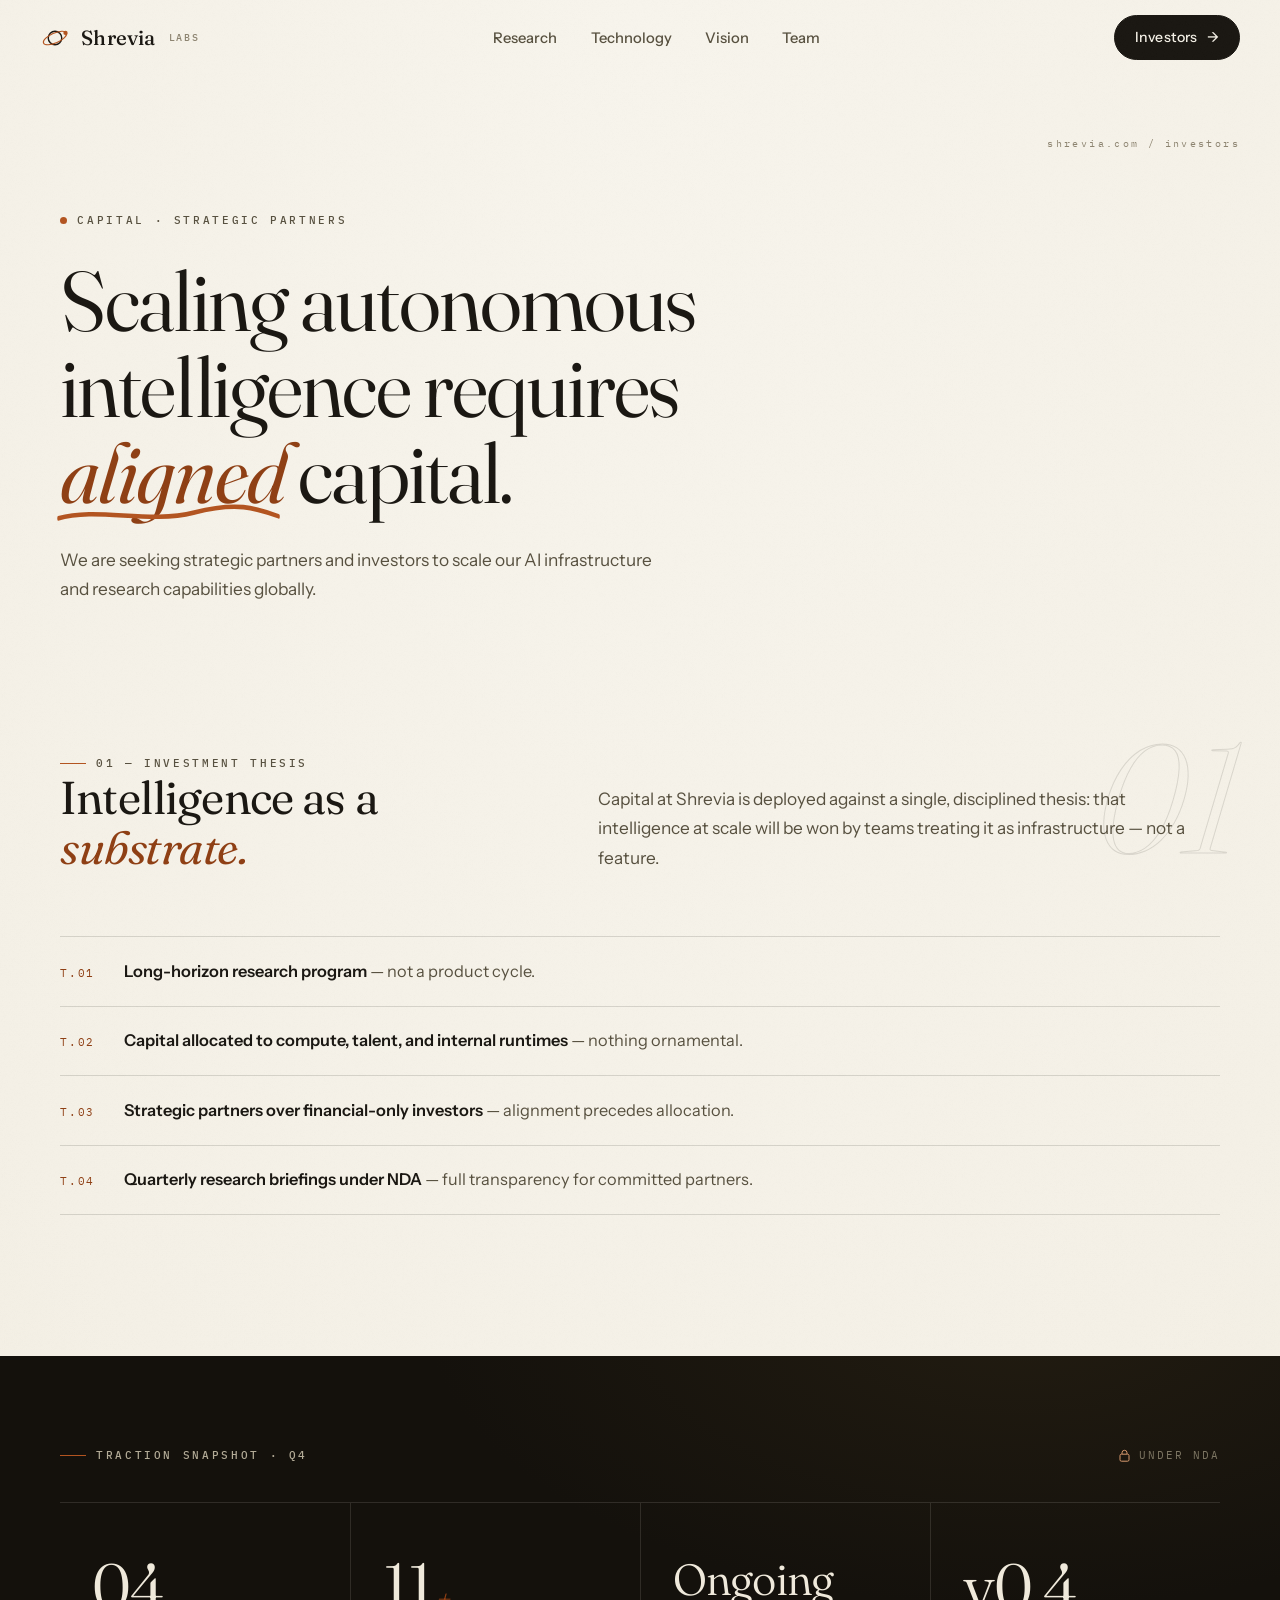
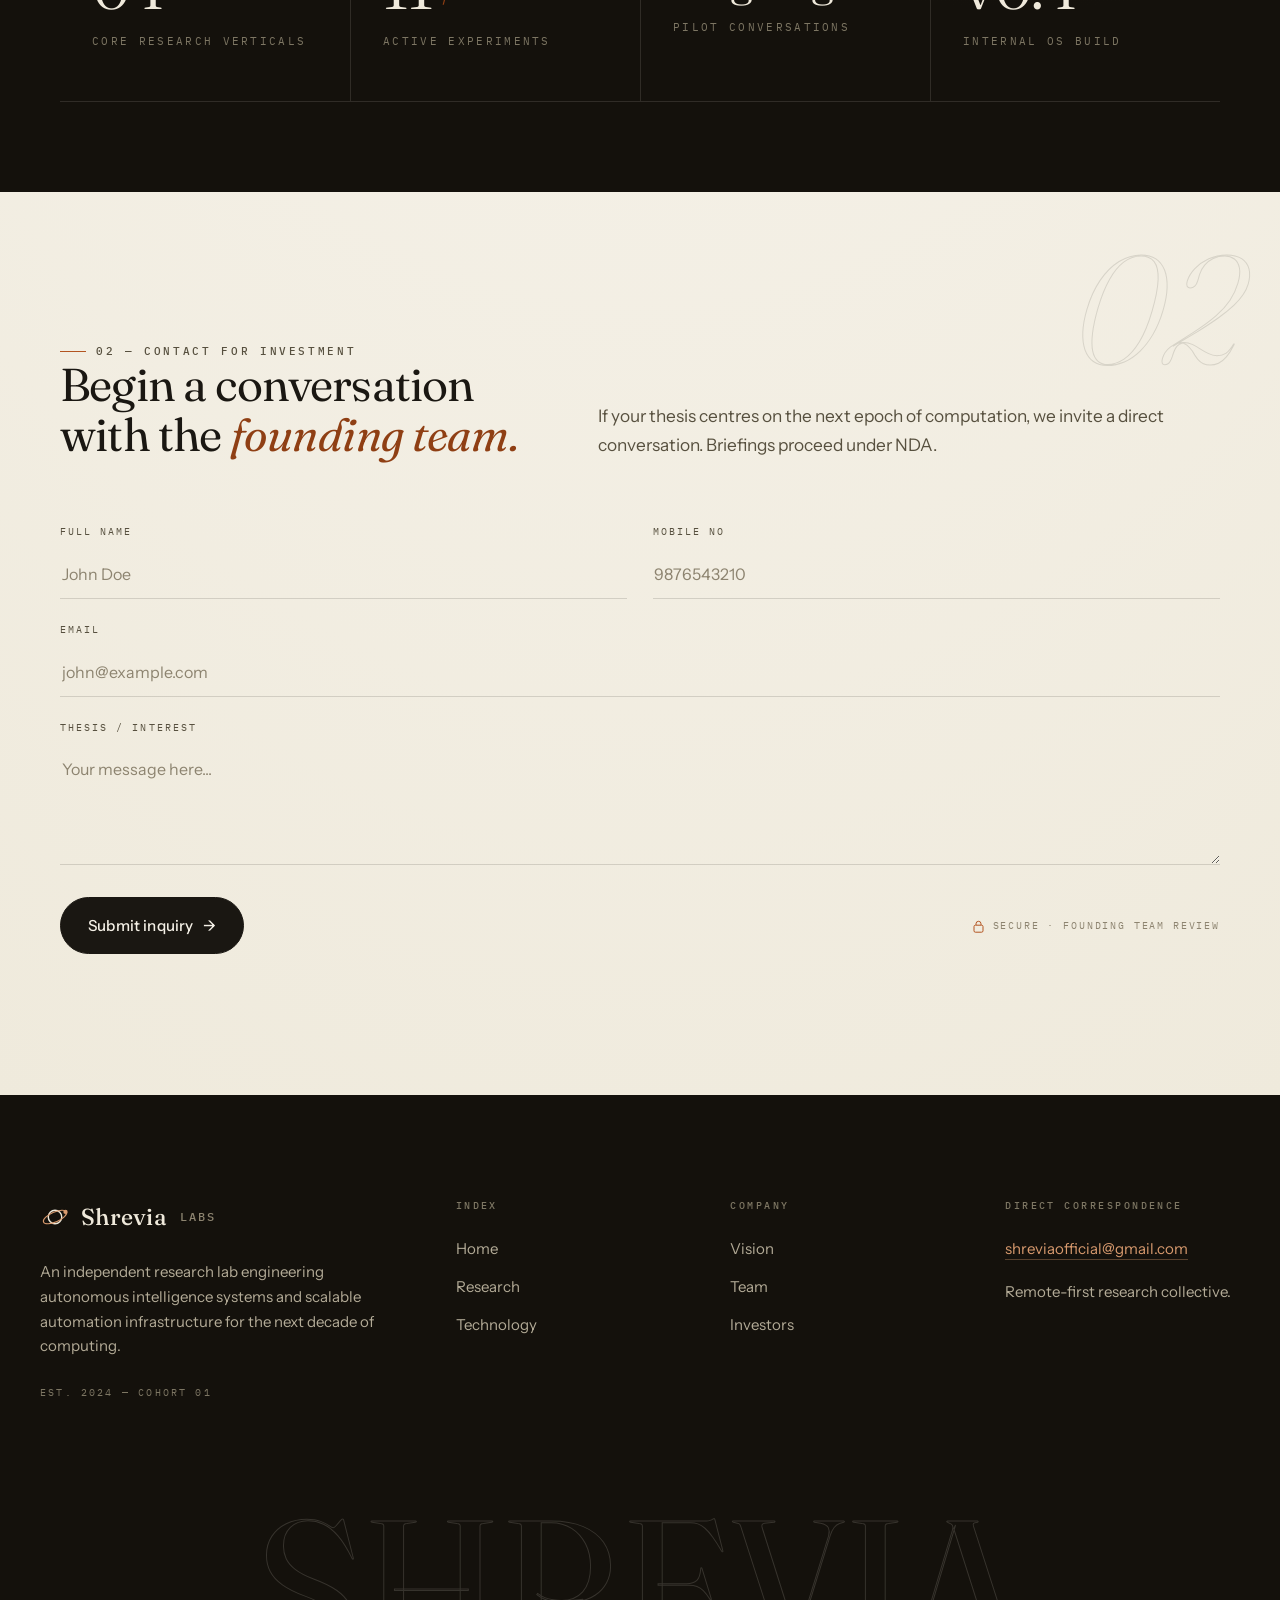
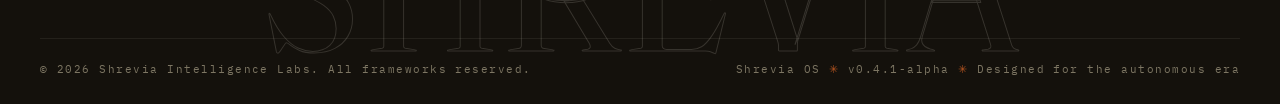
==== investors.html @ 2933b416 "Shrevia Intelligence Labs — site redesign Static six-page site (Home, Research, Technology, Vision, " ====
<!DOCTYPE html>
<html lang="en">
<head>
  <meta charset="UTF-8" />
  <meta name="viewport" content="width=device-width, initial-scale=1.0" />
  <title>Investors — Shrevia Intelligence Labs</title>
  <meta name="description" content="Seeking strategic partners and investors to scale autonomous intelligence globally. Capital at Shrevia is deployed against a single, disciplined thesis: intelligence as infrastructure." />
  <meta property="og:title" content="Investors — Shrevia Intelligence Labs" />
  <meta property="og:description" content="Scaling autonomous intelligence requires aligned capital." />
  <meta property="og:type" content="website" />
  <meta name="theme-color" content="#f4f0e6" />
  <link rel="icon" type="image/svg+xml" href="assets/favicon.svg" />
  <link rel="preconnect" href="https://fonts.googleapis.com" />
  <link rel="preconnect" href="https://fonts.gstatic.com" crossorigin />
  <link href="https://fonts.googleapis.com/css2?family=Fraunces:ital,opsz,wght@0,9..144,300..600;1,9..144,300..600&family=IBM+Plex+Mono:wght@400;500&family=Instrument+Sans:wght@400;500;600&display=swap" rel="stylesheet" />
  <link rel="stylesheet" href="css/style.css" />
</head>
<body>
  <div class="grain" aria-hidden="true"></div>

  <header class="site-header">
    <div class="container container-wide">
      <nav class="nav" aria-label="Primary">
        <a class="brand" href="index.html" aria-label="Shrevia — home">
          <svg class="mark" viewBox="0 0 32 32" fill="none" aria-hidden="true">
            <circle cx="16" cy="16" r="7.2" stroke="currentColor" stroke-width="1.5"/>
            <ellipse cx="16" cy="16" rx="13.4" ry="5.2" stroke="#b35420" stroke-width="1.2" transform="rotate(-24 16 16)"/>
            <circle cx="27.2" cy="10.6" r="2.3" fill="#b35420"/>
          </svg>
          Shrevia<sup>LABS</sup>
        </a>
        <div class="nav-links">
          <a href="research.html">Research</a>
          <a href="technology.html">Technology</a>
          <a href="vision.html">Vision</a>
          <a href="team.html">Team</a>
        </div>
        <a class="btn nav-cta" href="investors.html">Investors <span class="arr">→</span></a>
        <button class="nav-toggle" aria-expanded="false" aria-controls="mobile-menu" aria-label="Toggle menu">
          <span></span><span></span>
        </button>
      </nav>
    </div>
    <div class="mobile-menu" id="mobile-menu">
      <a href="index.html">Home <span class="mono-note">01</span></a>
      <a href="research.html">Research <span class="mono-note">02</span></a>
      <a href="technology.html">Technology <span class="mono-note">03</span></a>
      <a href="vision.html">Vision <span class="mono-note">04</span></a>
      <a href="team.html">Team <span class="mono-note">05</span></a>
      <a href="investors.html">Investors <span class="mono-note">06</span></a>
    </div>
  </header>

  <main>
    <!-- ============ page head ============ -->
    <section class="page-head">
      <span class="path-note">shrevia.com / investors</span>
      <div class="container">
        <p class="eyebrow reveal"><span class="dot"></span> Capital · Strategic partners</p>
        <h1 class="h-display reveal" style="--d:.08s">Scaling autonomous intelligence requires <span class="sketch"><em class="accent-i">aligned</em><svg viewBox="0 0 320 14" aria-hidden="true" preserveAspectRatio="none"><path pathLength="320" d="M3 9 C 58 3, 132 12, 196 6 S 286 4, 317 8" /></svg></span> capital.</h1>
        <p class="lede reveal" style="--d:.16s">
          We are seeking strategic partners and investors to scale our AI infrastructure
          and research capabilities globally.
        </p>
      </div>
    </section>

    <!-- ============ thesis ============ -->
    <section class="section" style="padding-top:clamp(2.5rem,5vw,4rem)">
      <span class="ghost-num" aria-hidden="true">01</span>
      <div class="container">
        <div class="section-head">
          <div>
            <p class="eyebrow reveal"><span class="tick"></span> 01 — Investment thesis</p>
            <h2 class="h-section reveal" style="--d:.08s">Intelligence as a<br /><em class="accent-i">substrate.</em></h2>
          </div>
          <p class="lede reveal" style="--d:.16s">
            Capital at Shrevia is deployed against a single, disciplined thesis: that
            intelligence at scale will be won by teams treating it as infrastructure —
            not a feature.
          </p>
        </div>

        <ul class="thesis-list reveal" style="--d:.1s">
          <li><span class="m">T.01</span><span><strong>Long-horizon research program</strong> — not a product cycle.</span></li>
          <li><span class="m">T.02</span><span><strong>Capital allocated to compute, talent, and internal runtimes</strong> — nothing ornamental.</span></li>
          <li><span class="m">T.03</span><span><strong>Strategic partners over financial-only investors</strong> — alignment precedes allocation.</span></li>
          <li><span class="m">T.04</span><span><strong>Quarterly research briefings under NDA</strong> — full transparency for committed partners.</span></li>
        </ul>
      </div>
    </section>

    <!-- ============ traction (dark) ============ -->
    <section class="band-dark section-tight">
      <div class="container">
        <div class="section-head" style="margin-bottom:clamp(1.8rem,3vw,2.6rem)">
          <p class="eyebrow reveal"><span class="tick"></span> Traction snapshot · Q4</p>
          <span class="mono-note reveal" style="--d:.1s; display:inline-flex; align-items:center; gap:.55rem">
            <svg width="11" height="13" viewBox="0 0 11 13" fill="none" aria-hidden="true"><rect x="1" y="5.2" width="9" height="7" rx="1.4" stroke="#d89a6e"/><path d="M3 5V3.8a2.5 2.5 0 0 1 5 0V5" stroke="#d89a6e"/></svg>
            Under NDA
          </span>
        </div>
        <div class="stats reveal" style="--d:.12s; border-color:var(--line-n)">
          <div class="stat" style="border-color:var(--line-n)"><div class="v"><span data-count="4" data-pad="2">00</span></div><div class="l" style="color:var(--bone-3)">Core research verticals</div></div>
          <div class="stat" style="border-color:var(--line-n)"><div class="v"><span data-count="11" data-pad="2">00</span><span class="suffix">+</span></div><div class="l" style="color:var(--bone-3)">Active experiments</div></div>
          <div class="stat" style="border-color:var(--line-n)"><div class="v" style="font-size:clamp(1.9rem,3.4vw,2.9rem); line-height:1.15">Ongoing</div><div class="l" style="color:var(--bone-3)">Pilot conversations</div></div>
          <div class="stat" style="border-color:var(--line-n)"><div class="v">v0.4</div><div class="l" style="color:var(--bone-3)">Internal OS build</div></div>
        </div>
      </div>
    </section>

    <!-- ============ contact form ============ -->
    <section class="section">
      <span class="ghost-num" aria-hidden="true">02</span>
      <div class="container">
        <div class="section-head">
          <div>
            <p class="eyebrow reveal"><span class="tick"></span> 02 — Contact for investment</p>
            <h2 class="h-section reveal" style="--d:.08s">Begin a conversation<br />with the <em class="accent-i">founding team.</em></h2>
          </div>
          <p class="lede reveal" style="--d:.16s">
            If your thesis centres on the next epoch of computation, we invite a direct
            conversation. Briefings proceed under NDA.
          </p>
        </div>

        <form class="form-grid reveal" id="investor-form" novalidate>
          <div class="field">
            <label for="f-name">Full name</label>
            <input id="f-name" name="name" type="text" placeholder="John Doe" autocomplete="name" required />
          </div>
          <div class="field">
            <label for="f-mobile">Mobile no</label>
            <input id="f-mobile" name="mobile" type="tel" inputmode="numeric" placeholder="9876543210" autocomplete="tel" required />
          </div>
          <div class="field full">
            <label for="f-email">Email</label>
            <input id="f-email" name="email" type="email" placeholder="john@example.com" autocomplete="email" required />
          </div>
          <div class="field full">
            <label for="f-thesis">Thesis / Interest</label>
            <textarea id="f-thesis" name="thesis" placeholder="Your message here..." required></textarea>
          </div>
          <div class="form-foot">
            <button class="btn" type="submit">Submit inquiry <span class="arr">→</span></button>
            <span class="form-note">
              <svg width="11" height="13" viewBox="0 0 11 13" fill="none" aria-hidden="true"><rect x="1" y="5.2" width="9" height="7" rx="1.4" stroke="#b35420"/><path d="M3 5V3.8a2.5 2.5 0 0 1 5 0V5" stroke="#b35420"/></svg>
              Secure · Founding team review
            </span>
          </div>
        </form>

        <div class="form-success" id="form-success" role="status" aria-live="polite">
          <span class="serif" style="font-size:1.5rem">✓</span>
          <p><strong>Inquiry received.</strong> The founding team will respond within ~5 working days. For urgent correspondence — <a href="mailto:shreviaofficial@gmail.com" style="border-bottom:1px solid var(--copper-line)">shreviaofficial@gmail.com</a></p>
        </div>
      </div>
    </section>
  </main>

  <footer class="site-footer">
    <div class="container container-wide">
      <div class="footer-grid">
        <div class="footer-brand">
          <a class="brand" href="index.html">
            <svg class="mark" viewBox="0 0 32 32" fill="none" aria-hidden="true">
              <circle cx="16" cy="16" r="7.2" stroke="currentColor" stroke-width="1.5"/>
              <ellipse cx="16" cy="16" rx="13.4" ry="5.2" stroke="#d89a6e" stroke-width="1.2" transform="rotate(-24 16 16)"/>
              <circle cx="27.2" cy="10.6" r="2.3" fill="#d89a6e"/>
            </svg>
            Shrevia<sup>LABS</sup>
          </a>
          <p>An independent research lab engineering autonomous intelligence systems and scalable automation infrastructure for the next decade of computing.</p>
          <p class="est">EST. 2024 — Cohort 01</p>
        </div>
        <div class="footer-col">
          <h4>Index</h4>
          <ul>
            <li><a href="index.html">Home</a></li>
            <li><a href="research.html">Research</a></li>
            <li><a href="technology.html">Technology</a></li>
          </ul>
        </div>
        <div class="footer-col">
          <h4>Company</h4>
          <ul>
            <li><a href="vision.html">Vision</a></li>
            <li><a href="team.html">Team</a></li>
            <li><a href="investors.html">Investors</a></li>
          </ul>
        </div>
        <div class="footer-col">
          <h4>Direct correspondence</h4>
          <ul>
            <li><a class="mail" href="mailto:shreviaofficial@gmail.com">shreviaofficial@gmail.com</a></li>
            <li style="color:var(--bone-2); font-size:.94rem; margin-top:.4rem">Remote-first research collective.</li>
          </ul>
        </div>
      </div>
      <div class="footer-wordmark" aria-hidden="true">SHREVIA</div>
      <div class="footer-bottom">
        <span>© <span data-year>2026</span> Shrevia Intelligence Labs. All frameworks reserved.</span>
        <span>Shrevia OS <span class="sep">✳</span> v0.4.1-alpha <span class="sep">✳</span> Designed for the autonomous era</span>
      </div>
    </div>
  </footer>

  <script src="js/main.js" defer></script>
</body>
</html>
---- css/style.css ----
/* ============================================================
   SHREVIA INTELLIGENCE LABS — design system
   Paper & ink editorial · copper accents · instrument panels
   ============================================================ */

/* ---------- tokens ---------- */
:root {
  /* surfaces */
  --paper:      #f4f0e6;
  --paper-2:    #ede8da;
  --paper-3:    #e5dfcf;
  --night:      #14110c;
  --night-2:    #1b1812;
  --night-3:    #242019;

  /* ink */
  --ink:        #1a1712;
  --ink-2:      #57503f;
  --ink-3:      #8d8470;
  --ink-faint:  rgba(26, 23, 18, 0.12);
  --line:       rgba(26, 23, 18, 0.14);
  --line-soft:  rgba(26, 23, 18, 0.08);

  /* on dark */
  --bone:       #efe9db;
  --bone-2:     #b3ab97;
  --bone-3:     #7d7663;
  --line-n:     rgba(239, 233, 219, 0.13);
  --line-n-soft:rgba(239, 233, 219, 0.07);

  /* accent */
  --copper:       #b35420;
  --copper-deep:  #8f3f14;
  --copper-soft:  rgba(179, 84, 32, 0.10);
  --copper-line:  rgba(179, 84, 32, 0.35);
  --sage:         #4e7c58;

  /* type */
  --serif: "Fraunces", "Iowan Old Style", Georgia, serif;
  --sans:  "Instrument Sans", "Helvetica Neue", Arial, sans-serif;
  --mono:  "IBM Plex Mono", "SFMono-Regular", Consolas, monospace;

  /* scale */
  --text-hero:  clamp(2.9rem, 6.6vw, 6.1rem);
  --text-h1:    clamp(2.5rem, 5.2vw, 4.6rem);
  --text-h2:    clamp(1.9rem, 3.6vw, 3.1rem);
  --text-h3:    clamp(1.25rem, 1.8vw, 1.5rem);
  --text-body:  1.0rem;
  --text-small: 0.875rem;
  --text-micro: 0.6875rem;

  /* rhythm */
  --space-section: clamp(5.5rem, 11vw, 9.5rem);
  --container: 1240px;
  --gutter: clamp(1.25rem, 4vw, 2.5rem);
  --radius: 14px;
  --radius-sm: 9px;

  --ease-out: cubic-bezier(0.16, 1, 0.3, 1);
  --shadow-lift: 0 24px 48px -24px rgba(26, 23, 18, 0.28);
}

/* ---------- reset ---------- */
*, *::before, *::after { box-sizing: border-box; margin: 0; padding: 0; }

html {
  scroll-behavior: smooth;
  -webkit-text-size-adjust: 100%;
}

body {
  font-family: var(--sans);
  font-size: var(--text-body);
  line-height: 1.65;
  color: var(--ink);
  background-color: var(--paper);
  background-image: radial-gradient(120% 90% at 50% 0%, #f7f4ec 0%, var(--paper) 55%, #efeadc 100%);
  -webkit-font-smoothing: antialiased;
  text-rendering: optimizeLegibility;
  overflow-x: hidden;
}

img, svg, canvas { display: block; max-width: 100%; }
button, input, textarea { font: inherit; color: inherit; }
a { color: inherit; text-decoration: none; }
ul, ol { list-style: none; }

::selection { background: var(--copper); color: var(--paper); }

:focus-visible {
  outline: 2px solid var(--copper);
  outline-offset: 3px;
  border-radius: 2px;
}

/* ---------- grain overlay ---------- */
.grain {
  position: fixed;
  inset: -50%;
  width: 200%;
  height: 200%;
  pointer-events: none;
  z-index: 2000;
  opacity: 0.5;
  background-image: url("data:image/svg+xml,%3Csvg xmlns='http://www.w3.org/2000/svg' width='240' height='240'%3E%3Cfilter id='n'%3E%3CfeTurbulence type='fractalNoise' baseFrequency='0.9' numOctaves='2' stitchTiles='stitch'/%3E%3CfeColorMatrix type='saturate' values='0'/%3E%3CfeComponentTransfer%3E%3CfeFuncA type='table' tableValues='0 0.04'/%3E%3C/feComponentTransfer%3E%3C/filter%3E%3Crect width='100%25' height='100%25' filter='url(%23n)'/%3E%3C/svg%3E");
}

/* ---------- type helpers ---------- */
.serif    { font-family: var(--serif); }
.accent-i {
  font-family: var(--serif);
  font-style: italic;
  font-weight: 380;
  letter-spacing: -0.01em;
  color: var(--copper-deep);
}
.band-dark .accent-i { color: #d89a6e; }

.eyebrow {
  display: inline-flex;
  align-items: center;
  gap: 0.65rem;
  font-family: var(--mono);
  font-size: var(--text-micro);
  font-weight: 500;
  letter-spacing: 0.24em;
  text-transform: uppercase;
  color: var(--ink-2);
}
.eyebrow .tick {
  width: 1.6rem;
  height: 1px;
  background: var(--copper);
  display: inline-block;
}
.eyebrow .dot {
  width: 7px;
  height: 7px;
  border-radius: 50%;
  background: var(--copper);
  display: inline-block;
  animation: pulse 2.6s ease-in-out infinite;
}
@keyframes pulse {
  0%, 100% { box-shadow: 0 0 0 0 rgba(179, 84, 32, 0.45); }
  50%      { box-shadow: 0 0 0 7px rgba(179, 84, 32, 0); }
}

.h-display {
  font-family: var(--serif);
  font-weight: 360;
  font-size: var(--text-hero);
  line-height: 1.02;
  letter-spacing: -0.022em;
  text-wrap: balance;
}
.h-section {
  font-family: var(--serif);
  font-weight: 380;
  font-size: var(--text-h2);
  line-height: 1.08;
  letter-spacing: -0.018em;
  text-wrap: balance;
}
.lede {
  font-size: clamp(1.02rem, 1.35vw, 1.18rem);
  line-height: 1.7;
  color: var(--ink-2);
  max-width: 36em;
}
.body-dim { color: var(--ink-2); }
.mono-note {
  font-family: var(--mono);
  font-size: var(--text-micro);
  letter-spacing: 0.18em;
  text-transform: uppercase;
  color: var(--ink-3);
}

/* sketch underline — draws itself in on reveal */
.sketch {
  position: relative;
  display: inline-block;
  white-space: nowrap;
}
.sketch svg {
  position: absolute;
  left: -2%;
  bottom: -0.14em;
  width: 104%;
  height: 0.32em;
  overflow: visible;
}
.sketch svg path {
  fill: none;
  stroke: var(--copper);
  stroke-width: 2.4;
  stroke-linecap: round;
  stroke-dasharray: 320;
  stroke-dashoffset: 320;
}
.in .sketch svg path,
.sketch.in svg path { animation: sketch-draw 1.1s 0.45s var(--ease-out) forwards; }
@keyframes sketch-draw { to { stroke-dashoffset: 0; } }

/* ---------- layout ---------- */
.container {
  max-width: var(--container);
  margin-inline: auto;
  padding-inline: var(--gutter);
}
.container-wide { max-width: 1400px; }

.section { padding-block: var(--space-section); position: relative; }
.section-tight { padding-block: clamp(3.5rem, 7vw, 6rem); }

.section-head {
  display: flex;
  flex-wrap: wrap;
  align-items: flex-end;
  justify-content: space-between;
  gap: 1.5rem 3rem;
  margin-bottom: clamp(2.5rem, 5vw, 4.5rem);
}
.section-head .lede { margin-top: 1.1rem; }

.rule { border: 0; border-top: 1px solid var(--line); }

/* ghost numeral behind sections */
.ghost-num {
  position: absolute;
  top: clamp(1rem, 4vw, 2.5rem);
  right: var(--gutter);
  font-family: var(--serif);
  font-style: italic;
  font-weight: 300;
  font-size: clamp(5rem, 12vw, 11rem);
  line-height: 1;
  color: transparent;
  -webkit-text-stroke: 1px var(--ink-faint);
  user-select: none;
  pointer-events: none;
}
.band-dark .ghost-num { -webkit-text-stroke-color: rgba(239, 233, 219, 0.10); }

/* ---------- buttons ---------- */
.btn {
  display: inline-flex;
  align-items: center;
  gap: 0.6rem;
  padding: 0.95rem 1.7rem;
  border-radius: 999px;
  border: 1px solid var(--ink);
  background: var(--ink);
  color: var(--paper);
  font-size: 0.95rem;
  font-weight: 500;
  letter-spacing: 0.01em;
  cursor: pointer;
  transition: transform 0.45s var(--ease-out), background 0.3s, border-color 0.3s, color 0.3s, box-shadow 0.45s var(--ease-out);
  will-change: transform;
}
.btn:hover {
  background: var(--copper-deep);
  border-color: var(--copper-deep);
  transform: translateY(-2px);
  box-shadow: 0 16px 30px -16px rgba(143, 63, 20, 0.55);
}
.btn .arr { transition: transform 0.35s var(--ease-out); }
.btn:hover .arr { transform: translateX(4px); }

.btn-ghost {
  background: transparent;
  color: var(--ink);
  border-color: var(--line);
}
.btn-ghost:hover {
  background: var(--ink);
  color: var(--paper);
  border-color: var(--ink);
  box-shadow: 0 16px 30px -18px rgba(26, 23, 18, 0.5);
}

.band-dark .btn { background: var(--bone); border-color: var(--bone); color: var(--night); }
.band-dark .btn:hover { background: #d89a6e; border-color: #d89a6e; color: var(--night); }
.band-dark .btn-ghost { background: transparent; color: var(--bone); border-color: var(--line-n); }
.band-dark .btn-ghost:hover { background: var(--bone); color: var(--night); }

.link-arrow {
  display: inline-flex;
  align-items: center;
  gap: 0.5rem;
  font-weight: 500;
  font-size: 0.95rem;
  border-bottom: 1px solid var(--copper-line);
  padding-bottom: 2px;
  transition: gap 0.3s var(--ease-out), border-color 0.3s;
}
.link-arrow:hover { gap: 0.85rem; border-color: var(--copper); }

/* ---------- header ---------- */
.site-header {
  position: fixed;
  top: 0;
  left: 0;
  right: 0;
  z-index: 1000;
  transition: background 0.4s, box-shadow 0.4s, border-color 0.4s;
  border-bottom: 1px solid transparent;
}
.site-header.scrolled {
  background: rgba(244, 240, 230, 0.82);
  -webkit-backdrop-filter: blur(14px);
  backdrop-filter: blur(14px);
  border-bottom-color: var(--line-soft);
}
.nav {
  display: flex;
  align-items: center;
  justify-content: space-between;
  gap: 2rem;
  height: 76px;
}
.brand {
  display: inline-flex;
  align-items: center;
  gap: 0.7rem;
  font-family: var(--serif);
  font-weight: 480;
  font-size: 1.28rem;
  letter-spacing: 0.01em;
}
.brand .mark { width: 30px; height: 30px; }
.brand sup {
  font-family: var(--mono);
  font-size: 0.5em;
  letter-spacing: 0.16em;
  color: var(--ink-3);
  margin-left: 2px;
}

.nav-links {
  display: flex;
  align-items: center;
  gap: clamp(1.2rem, 2.6vw, 2.4rem);
}
.nav-links a {
  position: relative;
  font-size: 0.92rem;
  font-weight: 500;
  color: var(--ink-2);
  padding: 0.4rem 0;
  transition: color 0.25s;
}
.nav-links a::after {
  content: "";
  position: absolute;
  left: 0;
  bottom: 0;
  width: 100%;
  height: 1.5px;
  background: var(--copper);
  transform: scaleX(0);
  transform-origin: right;
  transition: transform 0.4s var(--ease-out);
}
.nav-links a:hover { color: var(--ink); }
.nav-links a:hover::after,
.nav-links a.active::after { transform: scaleX(1); transform-origin: left; }
.nav-links a.active { color: var(--ink); }

.nav-cta {
  font-size: 0.88rem;
  padding: 0.62rem 1.25rem;
}

.nav-toggle {
  display: none;
  flex-direction: column;
  justify-content: center;
  gap: 5px;
  width: 42px;
  height: 42px;
  border: 1px solid var(--line);
  border-radius: 50%;
  background: transparent;
  cursor: pointer;
  align-items: center;
}
.nav-toggle span {
  display: block;
  width: 16px;
  height: 1.6px;
  background: var(--ink);
  transition: transform 0.35s var(--ease-out), opacity 0.25s;
}
.nav-toggle[aria-expanded="true"] span:nth-child(1) { transform: translateY(3.3px) rotate(45deg); }
.nav-toggle[aria-expanded="true"] span:nth-child(2) { transform: translateY(-3.3px) rotate(-45deg); }

.mobile-menu {
  display: none;
  position: fixed;
  inset: 76px 0 0 0;
  z-index: 990;
  background: var(--paper);
  padding: 2.5rem var(--gutter) 3rem;
  flex-direction: column;
  gap: 0.4rem;
  border-top: 1px solid var(--line-soft);
}
.mobile-menu.open { display: flex; }
.mobile-menu a {
  font-family: var(--serif);
  font-size: 2rem;
  font-weight: 380;
  padding: 0.85rem 0;
  border-bottom: 1px solid var(--line-soft);
  display: flex;
  justify-content: space-between;
  align-items: center;
}
.mobile-menu a .mono-note { font-size: 0.62rem; }
.mobile-menu a.active { color: var(--copper-deep); }

/* ---------- hero ---------- */
.hero {
  position: relative;
  min-height: 100svh;
  display: flex;
  align-items: center;
  padding-top: 110px;
  padding-bottom: clamp(3rem, 6vw, 5rem);
  overflow: hidden;
}
.hero-grid {
  position: relative;
  display: grid;
  grid-template-columns: minmax(0, 7fr) minmax(0, 5fr);
  gap: clamp(2rem, 5vw, 4.5rem);
  align-items: center;
  width: 100%;
}
.hero-copy { position: relative; z-index: 3; }
.hero-copy .eyebrow { margin-bottom: 2rem; }
.hero-copy .lede { margin-top: 2rem; }
.hero-actions {
  display: flex;
  flex-wrap: wrap;
  gap: 0.9rem;
  margin-top: 2.6rem;
}
.hero-meta {
  display: flex;
  flex-wrap: wrap;
  gap: 1.5rem 2.8rem;
  margin-top: clamp(2.8rem, 5vw, 4.2rem);
  padding-top: 1.6rem;
  border-top: 1px solid var(--line);
}
.hero-meta div { min-width: 110px; }
.hero-meta .k {
  font-family: var(--mono);
  font-size: 0.62rem;
  letter-spacing: 0.22em;
  text-transform: uppercase;
  color: var(--ink-3);
  margin-bottom: 0.35rem;
}
.hero-meta .v {
  font-family: var(--serif);
  font-size: 1.25rem;
  font-weight: 420;
}

/* hero 3D stage */
.hero-stage {
  position: relative;
  z-index: 1;
  aspect-ratio: 1 / 1.05;
  max-height: 78vh;
}
.hero-stage canvas,
.scene-canvas {
  position: absolute;
  inset: 0;
  width: 100% !important;
  height: 100% !important;
}
.stage-caption {
  position: absolute;
  left: 50%;
  bottom: -0.5rem;
  transform: translateX(-50%);
  white-space: nowrap;
  font-family: var(--mono);
  font-size: 0.62rem;
  letter-spacing: 0.22em;
  text-transform: uppercase;
  color: var(--ink-3);
  display: flex;
  align-items: center;
  gap: 0.6rem;
}
.stage-caption::before,
.stage-caption::after {
  content: "";
  width: 2rem;
  height: 1px;
  background: var(--line);
}
.scene-fallback {
  position: absolute;
  inset: 0;
  display: grid;
  place-items: center;
  opacity: 0.9;
}
.scene-fallback svg { width: 88%; height: auto; }

/* ---------- marquee ---------- */
.marquee {
  border-top: 1px solid var(--line);
  border-bottom: 1px solid var(--line);
  overflow: hidden;
  padding-block: 1.05rem;
  background: rgba(229, 223, 207, 0.35);
}
.marquee-track {
  display: flex;
  gap: 3.5rem;
  width: max-content;
  animation: marquee 42s linear infinite;
}
.marquee:hover .marquee-track { animation-play-state: paused; }
.marquee-track ul {
  display: flex;
  gap: 3.5rem;
  align-items: center;
  flex-shrink: 0;
}
.marquee-track li {
  display: flex;
  align-items: center;
  gap: 3.5rem;
  font-family: var(--mono);
  font-size: 0.72rem;
  letter-spacing: 0.26em;
  text-transform: uppercase;
  color: var(--ink-2);
  white-space: nowrap;
}
.marquee-track li::after {
  content: "✳";
  color: var(--copper);
  font-size: 0.8rem;
  letter-spacing: 0;
}
@keyframes marquee { to { transform: translateX(-50%); } }

/* ---------- cards ---------- */
.card-grid {
  display: grid;
  grid-template-columns: repeat(4, 1fr);
  gap: 1px;
  background: var(--line);
  border: 1px solid var(--line);
  border-radius: var(--radius);
  overflow: hidden;
}
.card {
  background: var(--paper);
  padding: clamp(1.6rem, 2.6vw, 2.4rem);
  min-height: 320px;
  display: flex;
  flex-direction: column;
  justify-content: space-between;
  gap: 2.2rem;
  position: relative;
  transition: background 0.45s var(--ease-out);
}
.card:hover { background: var(--paper-2); }
.card .icon {
  width: 44px;
  height: 44px;
  color: var(--copper-deep);
  margin-bottom: 1.4rem;
}
.card .icon svg { width: 100%; height: 100%; }
.card h3 {
  font-family: var(--serif);
  font-size: var(--text-h3);
  font-weight: 460;
  letter-spacing: -0.01em;
  margin-bottom: 0.7rem;
}
.card p { color: var(--ink-2); font-size: 0.94rem; }
.card .idx {
  font-family: var(--mono);
  font-size: 0.66rem;
  letter-spacing: 0.22em;
  color: var(--ink-3);
  display: flex;
  align-items: center;
  justify-content: space-between;
}
.card .idx::after {
  content: "";
  flex: 1;
  height: 1px;
  background: var(--line-soft);
  margin-left: 1rem;
}

/* tilt (set via JS) */
.tilt { transform-style: preserve-3d; transition: transform 0.5s var(--ease-out); }

/* ---------- stats band ---------- */
.stats {
  display: grid;
  grid-template-columns: repeat(4, 1fr);
  border-block: 1px solid var(--line);
}
.stat {
  padding: clamp(2rem, 4vw, 3.2rem) clamp(1.2rem, 2.5vw, 2.4rem);
  border-left: 1px solid var(--line);
  position: relative;
}
.stat:first-child { border-left: 0; }
.stat .v {
  font-family: var(--serif);
  font-weight: 330;
  font-size: clamp(2.6rem, 5vw, 4.3rem);
  line-height: 1;
  letter-spacing: -0.02em;
  display: flex;
  align-items: baseline;
  gap: 0.2rem;
}
.stat .v .suffix { font-size: 0.45em; color: var(--copper-deep); font-style: italic; }
.stat .l {
  margin-top: 0.9rem;
  font-family: var(--mono);
  font-size: 0.66rem;
  letter-spacing: 0.22em;
  text-transform: uppercase;
  color: var(--ink-3);
}

/* ---------- dark band ---------- */
.band-dark {
  background: var(--night);
  background-image: radial-gradient(90% 130% at 80% -10%, #221c11 0%, var(--night) 52%);
  color: var(--bone);
}
.band-dark .lede,
.band-dark .body-dim { color: var(--bone-2); }
.band-dark .mono-note { color: var(--bone-3); }
.band-dark .eyebrow { color: var(--bone-2); }
.band-dark .rule { border-color: var(--line-n); }

.quote-block { max-width: 56rem; }
.quote-block blockquote {
  font-family: var(--serif);
  font-weight: 340;
  font-size: clamp(1.7rem, 3.4vw, 2.9rem);
  line-height: 1.28;
  letter-spacing: -0.014em;
  text-wrap: balance;
}
.quote-block blockquote em {
  font-style: italic;
  color: #d89a6e;
}
.quote-block cite {
  display: inline-flex;
  align-items: center;
  gap: 0.8rem;
  margin-top: 2.2rem;
  font-style: normal;
  font-family: var(--mono);
  font-size: 0.7rem;
  letter-spacing: 0.22em;
  text-transform: uppercase;
  color: var(--bone-3);
}
.quote-block cite::before {
  content: "";
  width: 2.4rem;
  height: 1px;
  background: var(--copper);
}

/* ---------- instrument / telemetry panel ---------- */
.instrument {
  background: var(--night);
  color: var(--bone);
  border-radius: var(--radius);
  border: 1px solid rgba(26, 23, 18, 0.7);
  box-shadow: var(--shadow-lift), inset 0 1px 0 rgba(239, 233, 219, 0.07);
  overflow: hidden;
  font-family: var(--mono);
}
.instrument-head {
  display: flex;
  align-items: center;
  justify-content: space-between;
  padding: 0.85rem 1.25rem;
  border-bottom: 1px solid var(--line-n-soft);
  font-size: 0.62rem;
  letter-spacing: 0.22em;
  text-transform: uppercase;
  color: var(--bone-3);
}
.instrument-head .lights { display: flex; gap: 6px; }
.instrument-head .lights span {
  width: 8px;
  height: 8px;
  border-radius: 50%;
  background: var(--line-n);
}
.instrument-head .lights span:first-child { background: var(--copper); }
.instrument-body { padding: 1.25rem; display: grid; gap: 1rem; }
.telemetry-row {
  display: flex;
  justify-content: space-between;
  align-items: center;
  font-size: 0.78rem;
  padding-bottom: 0.75rem;
  border-bottom: 1px dashed var(--line-n-soft);
}
.telemetry-row .k { color: var(--bone-3); }
.telemetry-row .v { display: inline-flex; align-items: center; gap: 0.5rem; }
.telemetry-row .v.ok::before,
.telemetry-row .v.live::before {
  content: "";
  width: 6px;
  height: 6px;
  border-radius: 50%;
}
.telemetry-row .v.ok { color: #9fc3a3; }
.telemetry-row .v.ok::before { background: var(--sage); }
.telemetry-row .v.live { color: #e3a87a; }
.telemetry-row .v.live::before { background: var(--copper); animation: pulse 2s infinite; }

.eq {
  display: flex;
  align-items: flex-end;
  gap: 4px;
  height: 56px;
  padding-top: 0.4rem;
}
.eq i {
  flex: 1;
  background: linear-gradient(to top, rgba(179, 84, 32, 0.85), rgba(216, 154, 110, 0.25));
  border-radius: 2px 2px 0 0;
  height: 30%;
  animation: eq-bar 1.5s ease-in-out infinite alternate;
}
@keyframes eq-bar { from { transform: scaleY(0.35); } to { transform: scaleY(1); } }
.eq i { transform-origin: bottom; }

.instrument-foot {
  padding: 0.8rem 1.25rem;
  font-size: 0.68rem;
  color: var(--bone-3);
  border-top: 1px solid var(--line-n-soft);
  display: flex;
  justify-content: space-between;
  gap: 1rem;
}
.cursor-blink::after {
  content: "▍";
  color: var(--copper);
  animation: blink 1.1s steps(1) infinite;
}
@keyframes blink { 50% { opacity: 0; } }

/* hero floating instrument */
.hero-instrument {
  position: absolute;
  right: 0;
  bottom: 6%;
  width: min(330px, 86%);
  z-index: 4;
}

/* ---------- paper list rows (research papers) ---------- */
.paper-row {
  display: grid;
  grid-template-columns: 110px minmax(0, 1.1fr) minmax(0, 1.6fr) auto;
  gap: clamp(1rem, 3vw, 3rem);
  align-items: baseline;
  padding: clamp(1.6rem, 3vw, 2.4rem) 0;
  border-top: 1px solid var(--line);
  transition: background 0.4s var(--ease-out), padding-left 0.4s var(--ease-out);
  position: relative;
}
.paper-row:last-child { border-bottom: 1px solid var(--line); }
.paper-row:hover { background: rgba(229, 223, 207, 0.4); padding-left: 1rem; }
.paper-row .rp {
  font-family: var(--mono);
  font-size: 0.72rem;
  letter-spacing: 0.18em;
  color: var(--copper-deep);
}
.paper-row h3 {
  font-family: var(--serif);
  font-size: clamp(1.3rem, 2.2vw, 1.75rem);
  font-weight: 440;
  letter-spacing: -0.012em;
  line-height: 1.2;
}
.paper-row .cat {
  display: block;
  margin-top: 0.55rem;
  font-family: var(--mono);
  font-size: 0.62rem;
  letter-spacing: 0.2em;
  text-transform: uppercase;
  color: var(--ink-3);
}
.paper-row p { color: var(--ink-2); font-size: 0.94rem; }
.paper-row .tags {
  display: flex;
  flex-wrap: wrap;
  gap: 0.45rem;
  margin-top: 0.9rem;
}
.paper-row .tags span {
  font-family: var(--mono);
  font-size: 0.62rem;
  letter-spacing: 0.1em;
  padding: 0.28rem 0.65rem;
  border: 1px solid var(--line);
  border-radius: 999px;
  color: var(--ink-2);
}
.paper-row .end {
  font-family: var(--serif);
  font-style: italic;
  color: var(--ink-3);
  font-size: 1rem;
  white-space: nowrap;
}

/* ---------- chips ---------- */
.chip-row { display: flex; flex-wrap: wrap; gap: 0.7rem; }
.chip {
  font-family: var(--mono);
  font-size: 0.7rem;
  letter-spacing: 0.14em;
  text-transform: uppercase;
  padding: 0.55rem 1.05rem;
  border: 1px solid var(--line);
  border-radius: 999px;
  color: var(--ink-2);
  background: transparent;
  transition: border-color 0.3s, color 0.3s, background 0.3s;
}
.chip:hover { border-color: var(--copper); color: var(--copper-deep); background: var(--copper-soft); }

/* ---------- methodology steps ---------- */
.steps { display: grid; grid-template-columns: repeat(3, 1fr); gap: clamp(1.5rem, 3vw, 3rem); }
.step { position: relative; padding-top: 1.6rem; border-top: 1px solid var(--line); }
.step::before {
  content: "";
  position: absolute;
  top: -1px;
  left: 0;
  width: 3rem;
  height: 1px;
  background: var(--copper);
}
.step .n {
  font-family: var(--serif);
  font-style: italic;
  font-weight: 330;
  font-size: 2rem;
  color: var(--copper-deep);
}
.step h3 {
  font-family: var(--serif);
  font-size: 1.4rem;
  font-weight: 450;
  margin: 0.6rem 0 0.6rem;
}
.step p { color: var(--ink-2); font-size: 0.94rem; }

/* ---------- team ---------- */
.team-grid {
  display: grid;
  grid-template-columns: repeat(3, 1fr);
  gap: 1px;
  background: var(--line);
  border: 1px solid var(--line);
  border-radius: var(--radius);
  overflow: hidden;
}
.member {
  background: var(--paper);
  padding: clamp(1.6rem, 2.6vw, 2.3rem);
  min-height: 300px;
  display: flex;
  flex-direction: column;
  justify-content: space-between;
  gap: 2rem;
  transition: background 0.45s var(--ease-out);
}
.member:hover { background: var(--paper-2); }
.member-top { display: flex; align-items: center; justify-content: space-between; }
.monogram {
  width: 58px;
  height: 58px;
  border-radius: 50%;
  border: 1px solid var(--line);
  display: grid;
  place-items: center;
  font-family: var(--serif);
  font-style: italic;
  font-size: 1.15rem;
  color: var(--copper-deep);
  background:
    radial-gradient(closest-side, rgba(179, 84, 32, 0.07), transparent 75%),
    var(--paper);
}
.member .tag {
  font-family: var(--mono);
  font-size: 0.6rem;
  letter-spacing: 0.22em;
  border: 1px solid var(--line);
  padding: 0.32rem 0.7rem;
  border-radius: 4px;
  color: var(--ink-2);
}
.member .tag.lead { border-color: var(--copper-line); color: var(--copper-deep); background: var(--copper-soft); }
.member h3 { font-family: var(--serif); font-size: 1.45rem; font-weight: 460; }
.member .role {
  font-family: var(--mono);
  font-size: 0.66rem;
  letter-spacing: 0.14em;
  text-transform: uppercase;
  color: var(--copper-deep);
  margin-top: 0.45rem;
}
.member p { margin-top: 1rem; color: var(--ink-2); font-size: 0.92rem; }

/* ---------- thesis list / checklist ---------- */
.thesis-list { display: grid; gap: 0; }
.thesis-list li {
  display: flex;
  gap: 1.4rem;
  align-items: baseline;
  padding: 1.3rem 0;
  border-top: 1px solid var(--line);
  font-size: 1.02rem;
  color: var(--ink-2);
}
.thesis-list li:last-child { border-bottom: 1px solid var(--line); }
.thesis-list .m {
  font-family: var(--mono);
  font-size: 0.7rem;
  letter-spacing: 0.16em;
  color: var(--copper-deep);
  min-width: 2.6rem;
}
.thesis-list strong { color: var(--ink); font-weight: 600; }

/* ---------- forms ---------- */
.form-grid { display: grid; grid-template-columns: 1fr 1fr; gap: 1.4rem 1.6rem; }
.field { display: grid; gap: 0.55rem; }
.field.full { grid-column: 1 / -1; }
.field label {
  font-family: var(--mono);
  font-size: 0.64rem;
  letter-spacing: 0.2em;
  text-transform: uppercase;
  color: var(--ink-2);
}
.field input,
.field textarea {
  background: transparent;
  border: 0;
  border-bottom: 1px solid var(--line);
  padding: 0.7rem 0.1rem;
  font-size: 1rem;
  border-radius: 0;
  transition: border-color 0.3s;
}
.field textarea { min-height: 120px; resize: vertical; line-height: 1.6; }
.field input::placeholder,
.field textarea::placeholder { color: var(--ink-3); }
.field input:focus,
.field textarea:focus { outline: none; border-bottom-color: var(--copper); }
.field input:focus-visible,
.field textarea:focus-visible { outline: none; }
.form-foot {
  grid-column: 1 / -1;
  display: flex;
  flex-wrap: wrap;
  align-items: center;
  justify-content: space-between;
  gap: 1.2rem;
  margin-top: 0.6rem;
}
.form-note {
  display: inline-flex;
  align-items: center;
  gap: 0.55rem;
  font-family: var(--mono);
  font-size: 0.64rem;
  letter-spacing: 0.18em;
  text-transform: uppercase;
  color: var(--ink-3);
}
.form-success {
  display: none;
  border: 1px solid var(--copper-line);
  background: var(--copper-soft);
  border-radius: var(--radius-sm);
  padding: 1.6rem 1.8rem;
  font-size: 1rem;
  color: var(--ink);
  align-items: baseline;
  gap: 1rem;
}
.form-success.show { display: flex; }
.form-success .serif { font-style: italic; color: var(--copper-deep); }

/* ---------- roadmap ---------- */
.roadmap { position: relative; display: grid; gap: 0; }
.roadmap-item {
  display: grid;
  grid-template-columns: 150px 1fr;
  gap: clamp(1.5rem, 4vw, 4rem);
  padding: 2.2rem 0;
  border-top: 1px solid var(--line);
  align-items: baseline;
}
.roadmap-item:last-child { border-bottom: 1px solid var(--line); }
.roadmap-item .phase {
  font-family: var(--mono);
  font-size: 0.68rem;
  letter-spacing: 0.2em;
  text-transform: uppercase;
  color: var(--copper-deep);
  display: inline-flex;
  align-items: center;
  gap: 0.6rem;
}
.roadmap-item .phase::before {
  content: "";
  width: 9px;
  height: 9px;
  border: 1.5px solid var(--copper);
  border-radius: 50%;
  background: transparent;
}
.roadmap-item.now .phase::before { background: var(--copper); }
.roadmap-item h3 { font-family: var(--serif); font-size: 1.5rem; font-weight: 450; margin-bottom: 0.45rem; }
.roadmap-item p { color: var(--ink-2); font-size: 0.96rem; max-width: 44em; }
.roadmap-item .now-chip {
  font-family: var(--mono);
  font-size: 0.58rem;
  letter-spacing: 0.2em;
  color: var(--paper);
  background: var(--copper-deep);
  border-radius: 4px;
  padding: 0.22rem 0.55rem;
  margin-left: 0.7rem;
  vertical-align: middle;
}

/* ---------- principles (vision) ---------- */
.principles { display: grid; grid-template-columns: repeat(3, 1fr); gap: 1px; background: var(--line-n); border: 1px solid var(--line-n); border-radius: var(--radius); overflow: hidden; }
.principle { background: var(--night); padding: clamp(1.8rem, 3vw, 2.6rem); min-height: 280px; display: flex; flex-direction: column; gap: 1.2rem; }
.principle .n { font-family: var(--serif); font-style: italic; font-weight: 320; font-size: 2.1rem; color: #d89a6e; }
.principle h3 { font-family: var(--serif); font-size: 1.4rem; font-weight: 430; color: var(--bone); }
.principle p { color: var(--bone-2); font-size: 0.93rem; margin-top: auto; }

/* ---------- CTA panel ---------- */
.cta-panel {
  border: 1px solid var(--line);
  border-radius: var(--radius);
  padding: clamp(2.5rem, 6vw, 5rem);
  text-align: center;
  position: relative;
  overflow: hidden;
  background:
    radial-gradient(60% 90% at 50% 110%, rgba(179, 84, 32, 0.10), transparent 70%),
    var(--paper-2);
}
.cta-panel .h-section { max-width: 22ch; margin-inline: auto; }
.cta-panel .lede { margin: 1.4rem auto 2.4rem; max-width: 46ch; }
.cta-panel .actions { display: flex; flex-wrap: wrap; gap: 0.9rem; justify-content: center; }

/* ---------- footer ---------- */
.site-footer {
  background: var(--night);
  color: var(--bone);
  padding-top: clamp(4rem, 8vw, 7rem);
  position: relative;
  overflow: hidden;
}
.footer-grid {
  display: grid;
  grid-template-columns: minmax(0, 1.6fr) repeat(3, minmax(0, 1fr));
  gap: 3rem 2.5rem;
  padding-bottom: clamp(3rem, 6vw, 5rem);
}
.footer-brand .brand { color: var(--bone); font-size: 1.45rem; }
.footer-brand p {
  margin-top: 1.3rem;
  color: var(--bone-2);
  font-size: 0.94rem;
  max-width: 34ch;
}
.footer-brand .est {
  margin-top: 1.6rem;
  font-family: var(--mono);
  font-size: 0.62rem;
  letter-spacing: 0.22em;
  text-transform: uppercase;
  color: var(--bone-3);
}
.footer-col h4 {
  font-family: var(--mono);
  font-size: 0.64rem;
  font-weight: 500;
  letter-spacing: 0.24em;
  text-transform: uppercase;
  color: var(--bone-3);
  margin-bottom: 1.3rem;
}
.footer-col ul { display: grid; gap: 0.7rem; }
.footer-col a {
  color: var(--bone-2);
  font-size: 0.94rem;
  transition: color 0.25s, padding-left 0.3s var(--ease-out);
}
.footer-col a:hover { color: var(--bone); padding-left: 0.4rem; }
.footer-col .mail { color: #d89a6e; border-bottom: 1px solid rgba(216, 154, 110, 0.35); padding-bottom: 1px; }
.footer-col .mail:hover { padding-left: 0; border-color: #d89a6e; }

.footer-wordmark {
  font-family: var(--serif);
  font-weight: 420;
  font-size: clamp(4.5rem, 14.5vw, 13.5rem);
  line-height: 0.86;
  letter-spacing: 0.015em;
  text-align: center;
  color: transparent;
  -webkit-text-stroke: 1px rgba(239, 233, 219, 0.16);
  user-select: none;
  transform: translateY(0.14em);
  transition: -webkit-text-stroke-color 0.6s;
}
.site-footer:hover .footer-wordmark { -webkit-text-stroke-color: rgba(216, 154, 110, 0.3); }

.footer-bottom {
  border-top: 1px solid var(--line-n-soft);
  padding: 1.4rem 0 1.6rem;
  display: flex;
  flex-wrap: wrap;
  justify-content: space-between;
  align-items: center;
  gap: 0.8rem 2rem;
  font-family: var(--mono);
  font-size: 0.66rem;
  letter-spacing: 0.14em;
  color: var(--bone-3);
}
.footer-bottom .sep { color: var(--copper); }

/* ---------- page headers (inner pages) ---------- */
.page-head {
  padding-top: clamp(9rem, 16vw, 13rem);
  padding-bottom: clamp(3rem, 6vw, 5rem);
  position: relative;
  overflow: hidden;
}
.page-head .eyebrow { margin-bottom: 1.8rem; }
.page-head .lede { margin-top: 1.8rem; }
.page-head .h-display { max-width: 17ch; }

/* breadcrumb path note */
.path-note {
  position: absolute;
  top: clamp(6.2rem, 11vw, 8.5rem);
  right: var(--gutter);
  font-family: var(--mono);
  font-size: 0.62rem;
  letter-spacing: 0.24em;
  color: var(--ink-3);
  display: none;
}
@media (min-width: 900px) { .path-note { display: block; } }

/* ---------- reveal animations ---------- */
.reveal {
  opacity: 0;
  transform: translateY(22px);
  transition: opacity 0.9s var(--ease-out), transform 0.9s var(--ease-out);
  transition-delay: var(--d, 0s);
  will-change: opacity, transform;
}
.reveal.in { opacity: 1; transform: none; }

/* ---------- terminal (technology) ---------- */
.terminal-line { font-size: 0.8rem; line-height: 1.9; color: var(--bone-2); }
.terminal-line .p { color: #d89a6e; }
.terminal-line .ok { color: #9fc3a3; }
.terminal-line .dim { color: var(--bone-3); }

/* ---------- stack grid (technology) ---------- */
.stack-grid {
  display: grid;
  grid-template-columns: repeat(3, 1fr);
  gap: 1px;
  background: var(--line);
  border: 1px solid var(--line);
  border-radius: var(--radius);
  overflow: hidden;
}
.stack-cell {
  background: var(--paper);
  padding: clamp(1.7rem, 2.6vw, 2.4rem);
  min-height: 300px;
  display: flex;
  flex-direction: column;
  justify-content: space-between;
  gap: 2rem;
  transition: background 0.45s var(--ease-out);
  position: relative;
}
.stack-cell:hover { background: var(--paper-2); }
.stack-cell .module {
  font-family: var(--mono);
  font-size: 0.62rem;
  letter-spacing: 0.2em;
  text-transform: uppercase;
  color: var(--copper-deep);
}
.stack-cell h3 { font-family: var(--serif); font-size: 1.5rem; font-weight: 450; margin-top: 0.8rem; }
.stack-cell p { color: var(--ink-2); font-size: 0.93rem; margin-top: 0.8rem; }
.stack-cell .foot {
  font-family: var(--mono);
  font-size: 0.62rem;
  letter-spacing: 0.18em;
  color: var(--ink-3);
  display: flex;
  justify-content: space-between;
}
.stack-cell.core { background: var(--night); }
.stack-cell.core h3 { color: var(--bone); }
.stack-cell.core p { color: var(--bone-2); }
.stack-cell.core .module { color: #d89a6e; }
.stack-cell.core .foot { color: var(--bone-3); }
.stack-cell.core:hover { background: var(--night-2); }

/* ---------- responsive ---------- */
@media (max-width: 1100px) {
  .card-grid { grid-template-columns: repeat(2, 1fr); }
  .hero-grid { grid-template-columns: 1fr; }
  .hero { min-height: auto; padding-top: 130px; }
  .hero-stage { max-width: 560px; margin-inline: auto; width: 100%; aspect-ratio: 1/0.92; }
  .hero-instrument { right: 4%; bottom: 2%; }
  .paper-row { grid-template-columns: 90px 1fr; }
  .paper-row p { grid-column: 2; }
  .paper-row .end { display: none; }
  .team-grid { grid-template-columns: repeat(2, 1fr); }
  .stack-grid { grid-template-columns: repeat(2, 1fr); }
  .principles { grid-template-columns: 1fr; }
  .principle { min-height: 0; }
}

@media (max-width: 840px) {
  .manifesto-grid { grid-template-columns: 1fr !important; gap: 1.2rem !important; }
  .nav-links { display: none; }
  .nav-cta { display: none; }
  .nav-toggle { display: inline-flex; }
  .stats { grid-template-columns: repeat(2, 1fr); }
  .stat:nth-child(3) { border-left: 0; }
  .stat:nth-child(n+3) { border-top: 1px solid var(--line); }
  .steps { grid-template-columns: 1fr; gap: 2rem; }
  .form-grid { grid-template-columns: 1fr; }
  .roadmap-item { grid-template-columns: 1fr; gap: 0.8rem; }
  .footer-grid { grid-template-columns: 1fr 1fr; }
}

@media (max-width: 600px) {
  :root { --text-hero: clamp(2.3rem, 10.5vw, 2.8rem); }
  .h-display br { display: none; }
  .stage-caption { max-width: 96%; white-space: normal; text-align: center; }
  .stage-caption::before, .stage-caption::after { width: 0.9rem; flex-shrink: 0; }
  .hero-grid { grid-template-columns: minmax(0, 1fr); }
  .card-grid { grid-template-columns: 1fr; }
  .card { min-height: 0; }
  .team-grid { grid-template-columns: 1fr; }
  .member { min-height: 0; }
  .stack-grid { grid-template-columns: 1fr; }
  .stack-cell { min-height: 0; }
  .stats { grid-template-columns: 1fr 1fr; }
  .paper-row { grid-template-columns: 1fr; }
  .paper-row p { grid-column: 1; }
  .footer-grid { grid-template-columns: 1fr; gap: 2.2rem; }
  .hero-instrument { position: relative; width: 100%; right: 0; bottom: 0; margin-top: 1.5rem; }
}

/* ---------- reduced motion ---------- */
@media (prefers-reduced-motion: reduce) {
  html { scroll-behavior: auto; }
  *, *::before, *::after {
    animation-duration: 0.01ms !important;
    animation-iteration-count: 1 !important;
    transition-duration: 0.01ms !important;
  }
  .reveal { opacity: 1; transform: none; }
  .marquee-track { animation: none; flex-wrap: wrap; width: auto; }
}
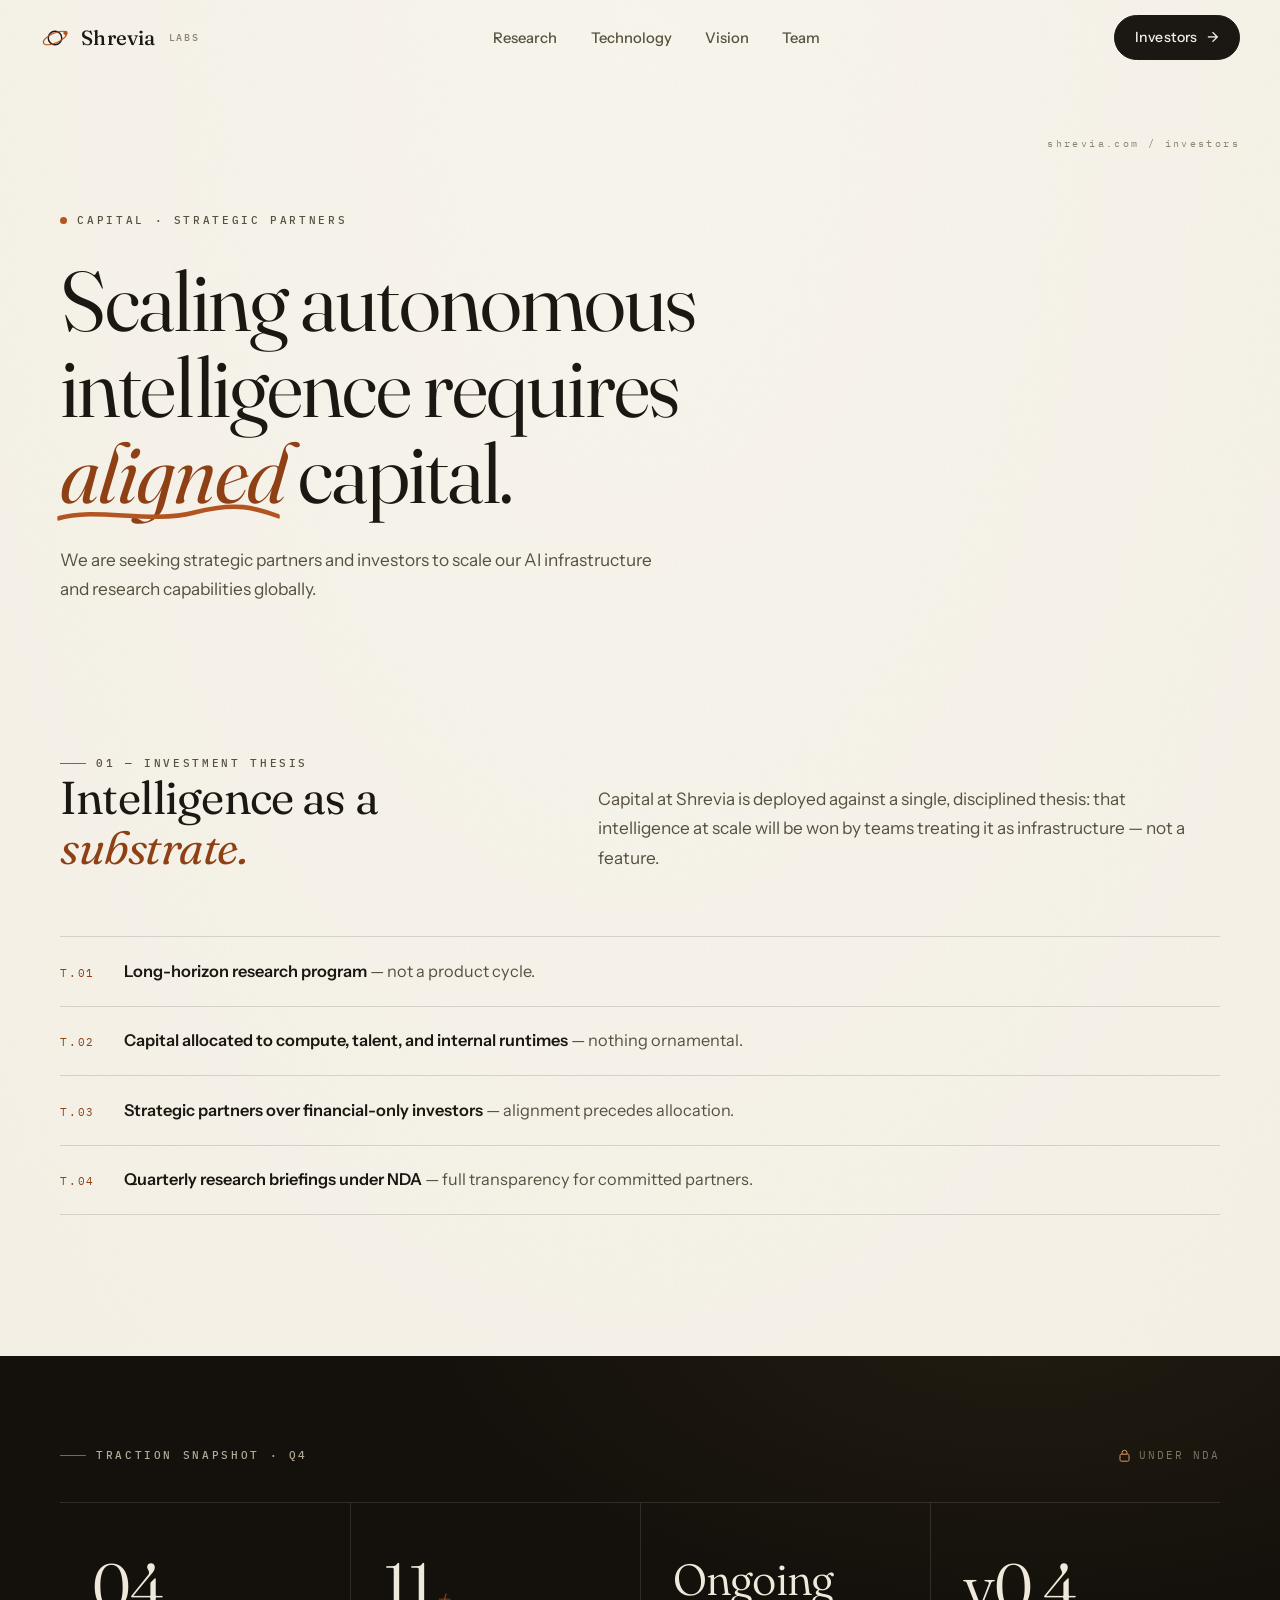
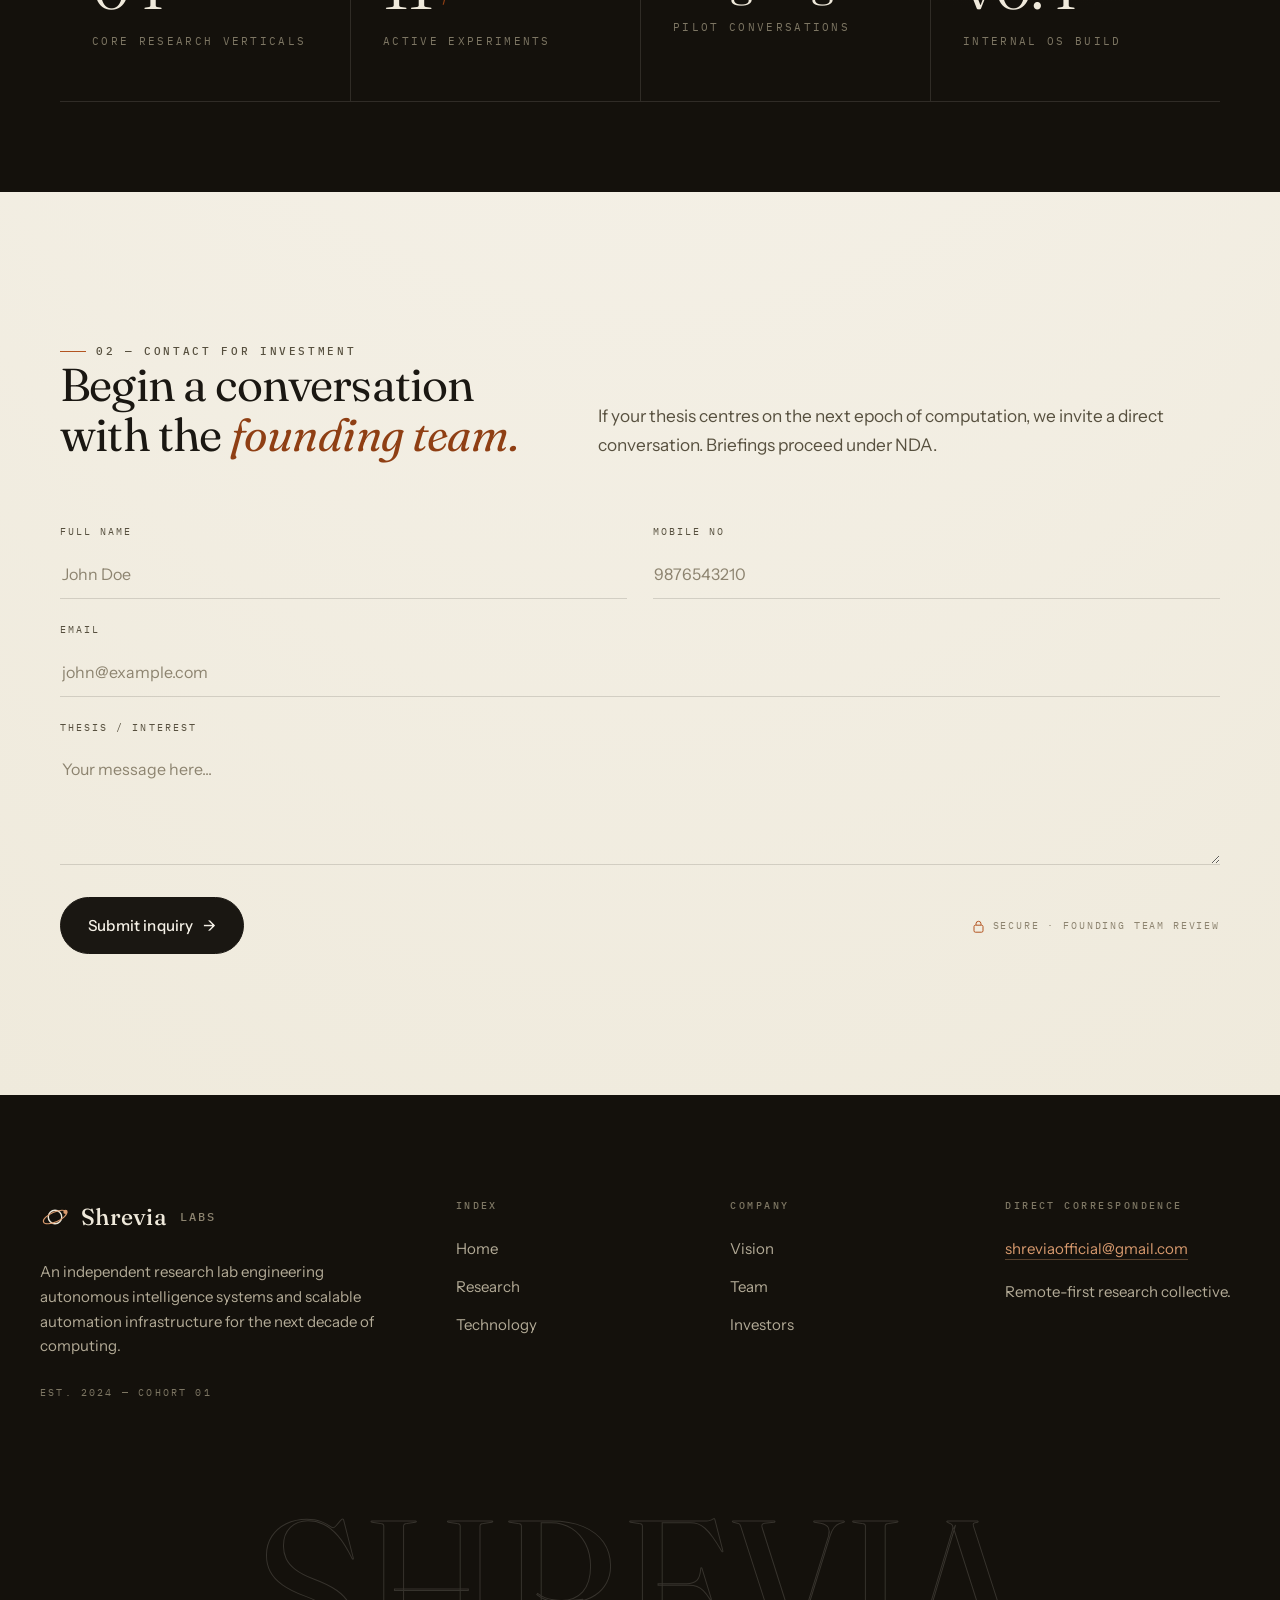
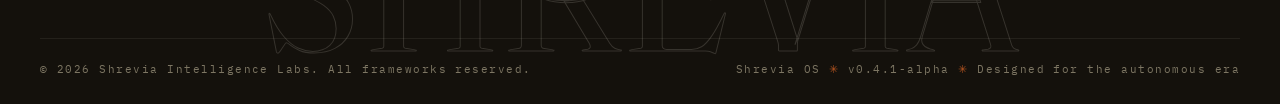
==== commit 5ff716ef: "Remove ghost numerals site-wide; raise hero substrate to face headline - Deleted all decorative .gho" ====
--- a/investors.html
+++ b/investors.html
@@ -67,7 +67,6 @@
 
     <!-- ============ thesis ============ -->
     <section class="section" style="padding-top:clamp(2.5rem,5vw,4rem)">
-      <span class="ghost-num" aria-hidden="true">01</span>
       <div class="container">
         <div class="section-head">
           <div>
@@ -111,7 +110,6 @@
 
     <!-- ============ contact form ============ -->
     <section class="section">
-      <span class="ghost-num" aria-hidden="true">02</span>
       <div class="container">
         <div class="section-head">
           <div>
--- a/css/style.css
+++ b/css/style.css
@@ -225,23 +225,6 @@
 .section-head .lede { margin-top: 1.1rem; }
 
 .rule { border: 0; border-top: 1px solid var(--line); }
-
-/* ghost numeral behind sections */
-.ghost-num {
-  position: absolute;
-  top: clamp(1rem, 4vw, 2.5rem);
-  right: var(--gutter);
-  font-family: var(--serif);
-  font-style: italic;
-  font-weight: 300;
-  font-size: clamp(5rem, 12vw, 11rem);
-  line-height: 1;
-  color: transparent;
-  -webkit-text-stroke: 1px var(--ink-faint);
-  user-select: none;
-  pointer-events: none;
-}
-.band-dark .ghost-num { -webkit-text-stroke-color: rgba(239, 233, 219, 0.10); }
 
 /* ---------- buttons ---------- */
 .btn {
@@ -475,6 +458,7 @@
 /* hero 3D stage */
 .hero-stage {
   position: relative;
+  top: -4.5rem; /* lift the composition to face the headline */
   z-index: 1;
   aspect-ratio: 1 / 1.05;
   max-height: 78vh;
@@ -485,6 +469,17 @@
   inset: 0;
   width: 100% !important;
   height: 100% !important;
+}
+/* the hero canvas bleeds past its stage so the sphere reads
+   full-bleed while the camera keeps every particle in frame
+   (max-width: none defeats the global canvas reset above).
+   Desktop: enlarged and pulled up-left toward the headline. */
+.hero-stage .scene-canvas {
+  left: -12%;
+  top: -13.5%;
+  width: 118% !important;
+  height: 118% !important;
+  max-width: none;
 }
 .stage-caption {
   position: absolute;
@@ -720,44 +715,6 @@
 }
 .instrument-head .lights span:first-child { background: var(--copper); }
 .instrument-body { padding: 1.25rem; display: grid; gap: 1rem; }
-.telemetry-row {
-  display: flex;
-  justify-content: space-between;
-  align-items: center;
-  font-size: 0.78rem;
-  padding-bottom: 0.75rem;
-  border-bottom: 1px dashed var(--line-n-soft);
-}
-.telemetry-row .k { color: var(--bone-3); }
-.telemetry-row .v { display: inline-flex; align-items: center; gap: 0.5rem; }
-.telemetry-row .v.ok::before,
-.telemetry-row .v.live::before {
-  content: "";
-  width: 6px;
-  height: 6px;
-  border-radius: 50%;
-}
-.telemetry-row .v.ok { color: #9fc3a3; }
-.telemetry-row .v.ok::before { background: var(--sage); }
-.telemetry-row .v.live { color: #e3a87a; }
-.telemetry-row .v.live::before { background: var(--copper); animation: pulse 2s infinite; }
-
-.eq {
-  display: flex;
-  align-items: flex-end;
-  gap: 4px;
-  height: 56px;
-  padding-top: 0.4rem;
-}
-.eq i {
-  flex: 1;
-  background: linear-gradient(to top, rgba(179, 84, 32, 0.85), rgba(216, 154, 110, 0.25));
-  border-radius: 2px 2px 0 0;
-  height: 30%;
-  animation: eq-bar 1.5s ease-in-out infinite alternate;
-}
-@keyframes eq-bar { from { transform: scaleY(0.35); } to { transform: scaleY(1); } }
-.eq i { transform-origin: bottom; }
 
 .instrument-foot {
   padding: 0.8rem 1.25rem;
@@ -774,15 +731,6 @@
   animation: blink 1.1s steps(1) infinite;
 }
 @keyframes blink { 50% { opacity: 0; } }
-
-/* hero floating instrument */
-.hero-instrument {
-  position: absolute;
-  right: 0;
-  bottom: 6%;
-  width: min(330px, 86%);
-  z-index: 4;
-}
 
 /* ---------- paper list rows (research papers) ---------- */
 .paper-row {
@@ -1262,8 +1210,10 @@
   .card-grid { grid-template-columns: repeat(2, 1fr); }
   .hero-grid { grid-template-columns: 1fr; }
   .hero { min-height: auto; padding-top: 130px; }
-  .hero-stage { max-width: 560px; margin-inline: auto; width: 100%; aspect-ratio: 1/0.92; }
-  .hero-instrument { right: 4%; bottom: 2%; }
+  .hero-stage { max-width: 560px; margin-inline: auto; width: 100%; aspect-ratio: 1/0.92; top: 0; }
+  /* freeze the stacked-layout canvas geometry (desktop values differ) */
+  .hero-stage .scene-canvas { left: -3%; top: -6%; width: 106% !important; height: 112% !important; }
+  .stage-caption { bottom: -2.6rem; }
   .paper-row { grid-template-columns: 90px 1fr; }
   .paper-row p { grid-column: 2; }
   .paper-row .end { display: none; }
@@ -1290,8 +1240,9 @@
 @media (max-width: 600px) {
   :root { --text-hero: clamp(2.3rem, 10.5vw, 2.8rem); }
   .h-display br { display: none; }
-  .stage-caption { max-width: 96%; white-space: normal; text-align: center; }
+  .stage-caption { max-width: 96%; white-space: normal; text-align: center; bottom: -4.6rem; }
   .stage-caption::before, .stage-caption::after { width: 0.9rem; flex-shrink: 0; }
+  .hero-stage { margin-bottom: 4.8rem; }
   .hero-grid { grid-template-columns: minmax(0, 1fr); }
   .card-grid { grid-template-columns: 1fr; }
   .card { min-height: 0; }
@@ -1303,7 +1254,6 @@
   .paper-row { grid-template-columns: 1fr; }
   .paper-row p { grid-column: 1; }
   .footer-grid { grid-template-columns: 1fr; gap: 2.2rem; }
-  .hero-instrument { position: relative; width: 100%; right: 0; bottom: 0; margin-top: 1.5rem; }
 }
 
 /* ---------- reduced motion ---------- */
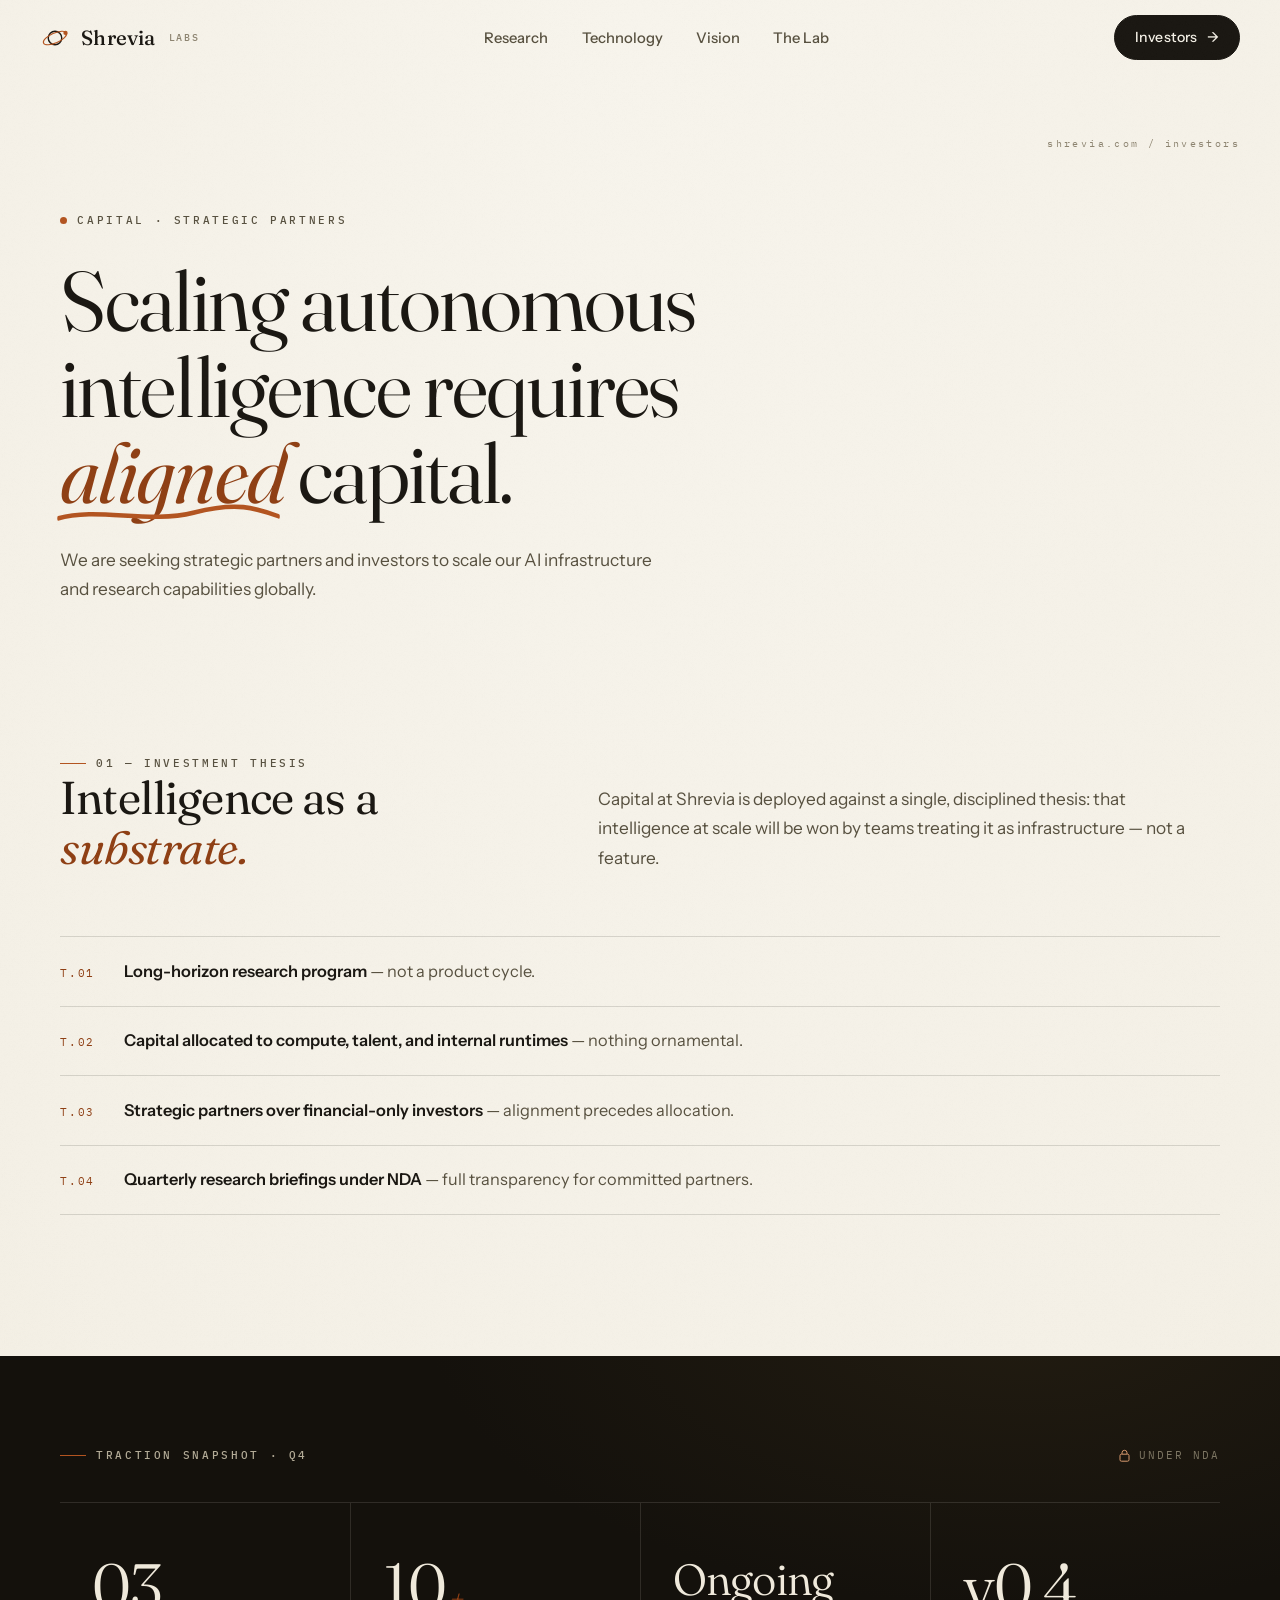
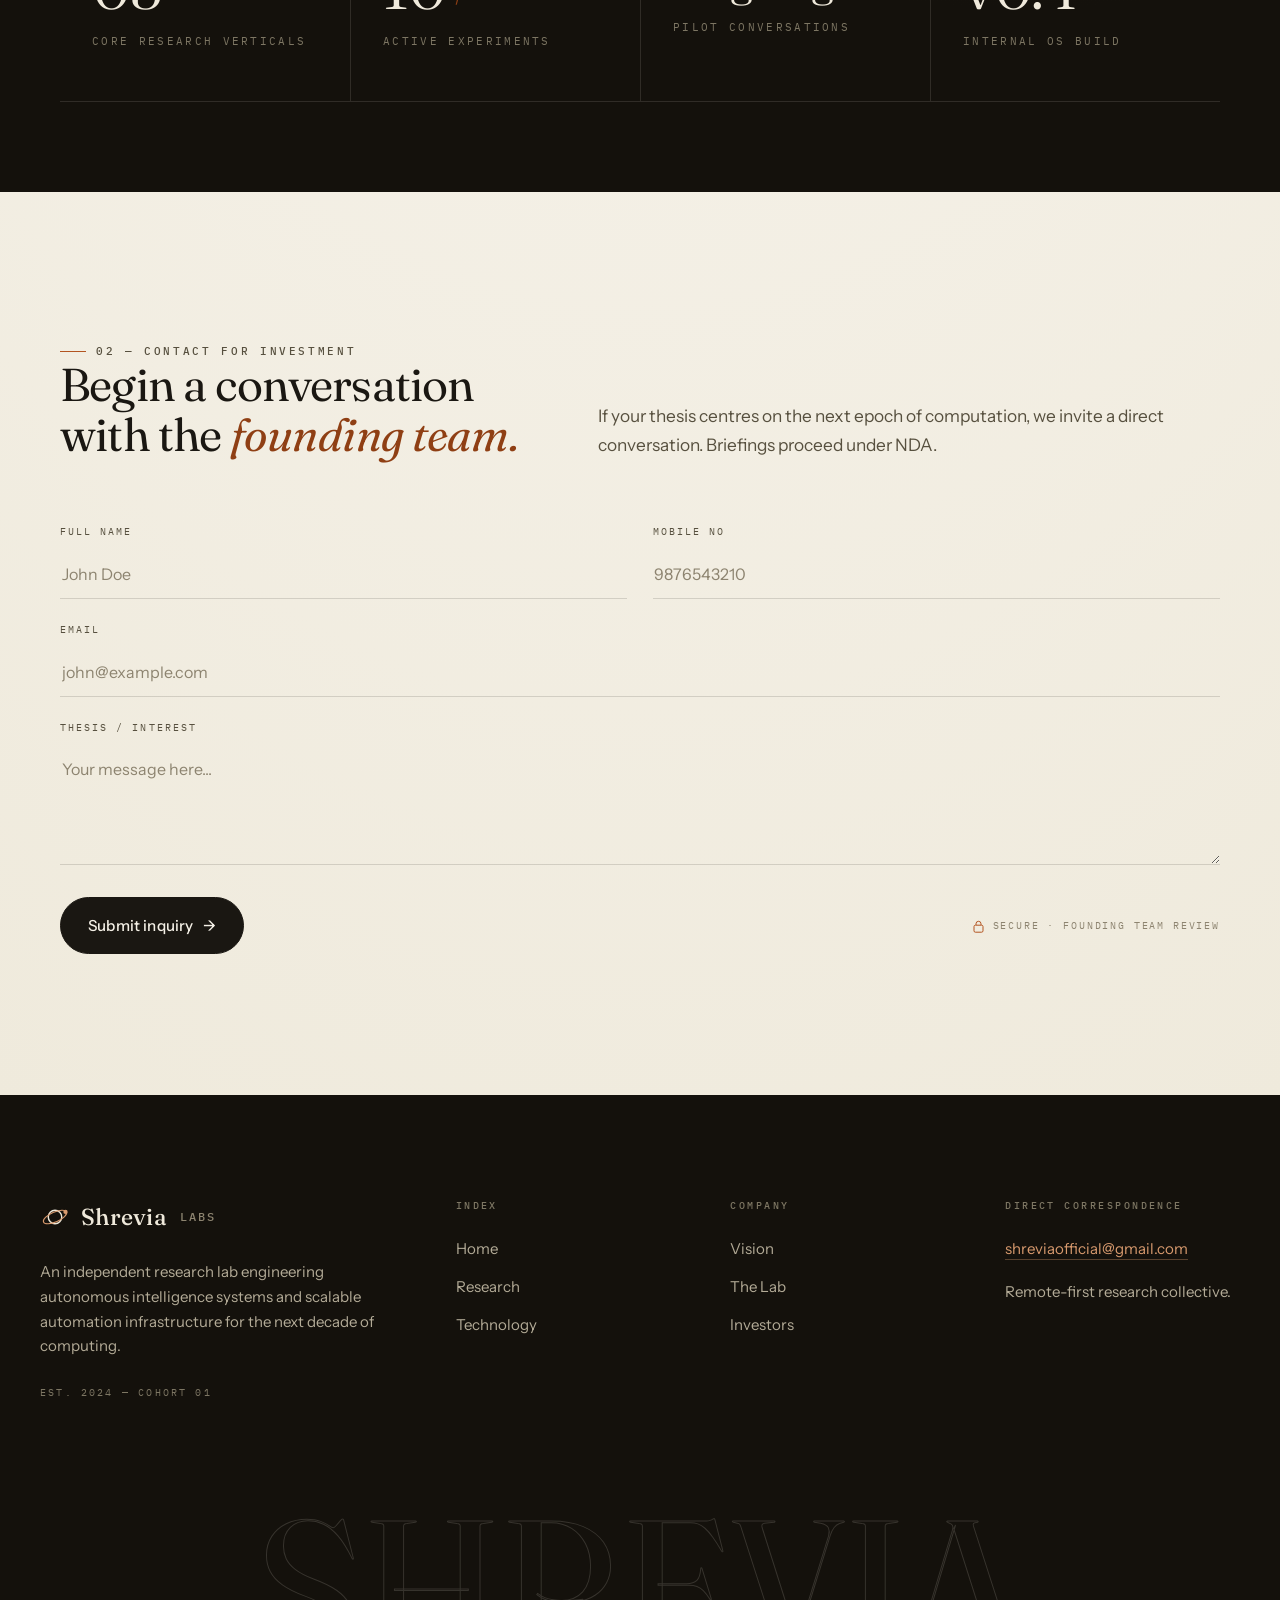
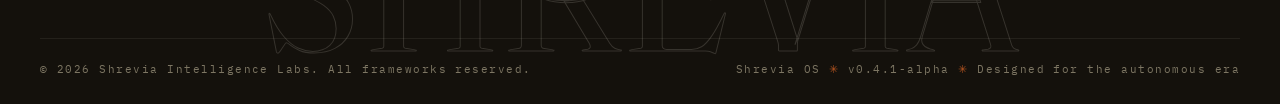
==== commit 350ace9a: "Replace dummy team with 'The Lab' — founder + agent roster The team page no longer lists fictional r" ====
--- a/investors.html
+++ b/investors.html
@@ -33,7 +33,7 @@
           <a href="research.html">Research</a>
           <a href="technology.html">Technology</a>
           <a href="vision.html">Vision</a>
-          <a href="team.html">Team</a>
+          <a href="team.html">The Lab</a>
         </div>
         <a class="btn nav-cta" href="investors.html">Investors <span class="arr">→</span></a>
         <button class="nav-toggle" aria-expanded="false" aria-controls="mobile-menu" aria-label="Toggle menu">
@@ -46,7 +46,7 @@
       <a href="research.html">Research <span class="mono-note">02</span></a>
       <a href="technology.html">Technology <span class="mono-note">03</span></a>
       <a href="vision.html">Vision <span class="mono-note">04</span></a>
-      <a href="team.html">Team <span class="mono-note">05</span></a>
+      <a href="team.html">The Lab <span class="mono-note">05</span></a>
       <a href="investors.html">Investors <span class="mono-note">06</span></a>
     </div>
   </header>
@@ -183,7 +183,7 @@
           <h4>Company</h4>
           <ul>
             <li><a href="vision.html">Vision</a></li>
-            <li><a href="team.html">Team</a></li>
+            <li><a href="team.html">The Lab</a></li>
             <li><a href="investors.html">Investors</a></li>
           </ul>
         </div>
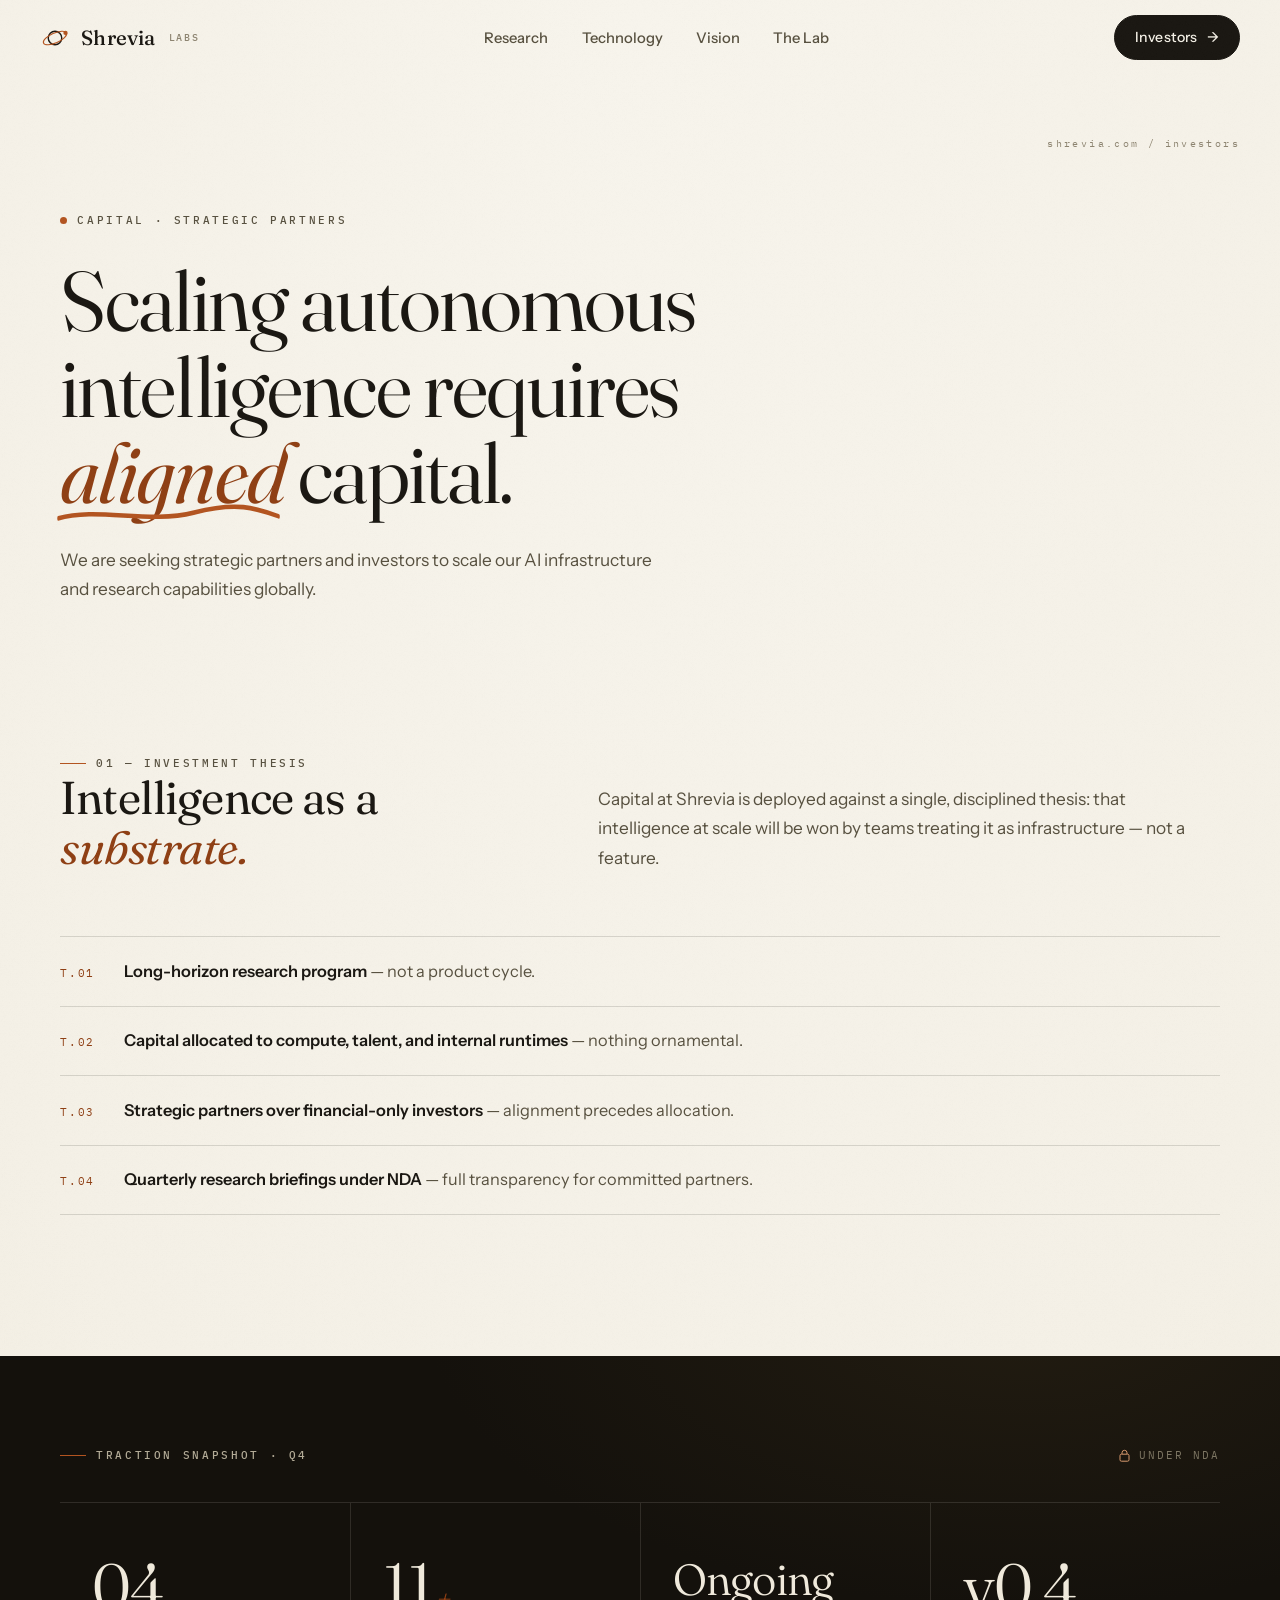
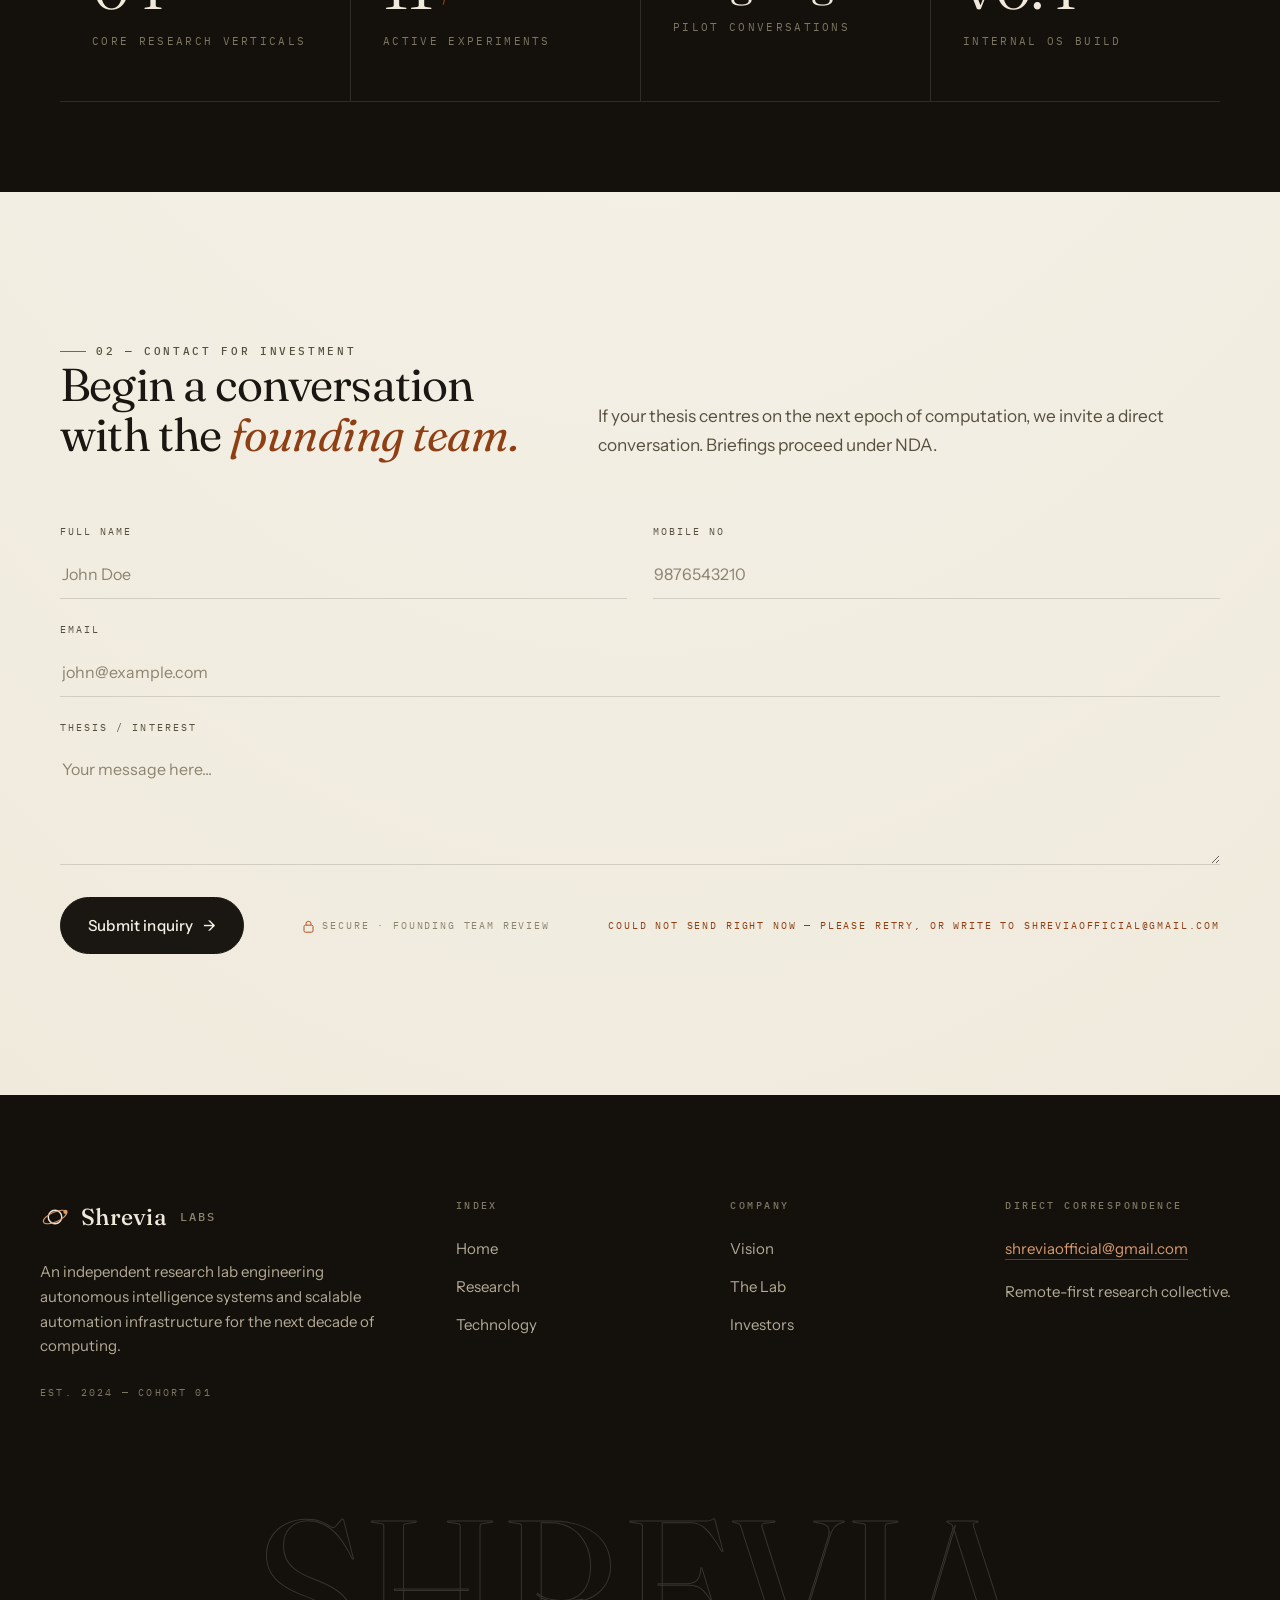
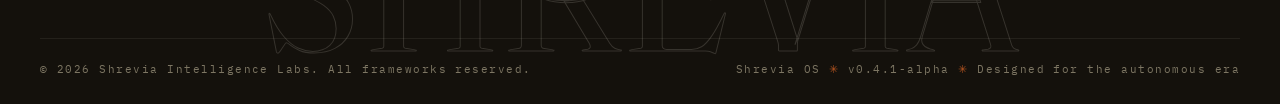
==== commit 024d9e23: "Wire investor form to Google Sheet via Vercel function - api/contact.js: serverless function (POST /" ====
--- a/investors.html
+++ b/investors.html
@@ -145,6 +145,9 @@
               <svg width="11" height="13" viewBox="0 0 11 13" fill="none" aria-hidden="true"><rect x="1" y="5.2" width="9" height="7" rx="1.4" stroke="#b35420"/><path d="M3 5V3.8a2.5 2.5 0 0 1 5 0V5" stroke="#b35420"/></svg>
               Secure · Founding team review
             </span>
+            <span class="form-note" id="form-error" role="alert" style="color:var(--copper-deep)" hidden>
+              Could not send right now — please retry, or write to shreviaofficial@gmail.com
+            </span>
           </div>
         </form>
 
--- a/css/style.css
+++ b/css/style.css
@@ -458,7 +458,6 @@
 /* hero 3D stage */
 .hero-stage {
   position: relative;
-  top: -4.5rem; /* lift the composition to face the headline */
   z-index: 1;
   aspect-ratio: 1 / 1.05;
   max-height: 78vh;
@@ -470,11 +469,16 @@
   width: 100% !important;
   height: 100% !important;
 }
-/* the hero canvas bleeds past its stage so the sphere reads
+/* home hero only — the substrate stage lifts to face the headline,
+   and its canvas bleeds past the stage so the sphere reads
    full-bleed while the camera keeps every particle in frame
    (max-width: none defeats the global canvas reset above).
-   Desktop: enlarged and pulled up-left toward the headline. */
-.hero-stage .scene-canvas {
+   Other pages' scenes (e.g. the technology stack) keep the
+   default inset:0 geometry. */
+.stage-substrate {
+  top: -4.5rem;
+}
+#substrate-scene {
   left: -12%;
   top: -13.5%;
   width: 118% !important;
@@ -740,11 +744,24 @@
   align-items: baseline;
   padding: clamp(1.6rem, 3vw, 2.4rem) 0;
   border-top: 1px solid var(--line);
-  transition: background 0.4s var(--ease-out), padding-left 0.4s var(--ease-out);
   position: relative;
 }
 .paper-row:last-child { border-bottom: 1px solid var(--line); }
-.paper-row:hover { background: rgba(229, 223, 207, 0.4); padding-left: 1rem; }
+/* hover lives on the children + a backdrop pseudo-element, so it
+   never fights the .reveal transition that owns the row itself —
+   compositor-only, no re-wrap, glides smoothly */
+.paper-row::before {
+  content: "";
+  position: absolute;
+  inset: 0;
+  z-index: -1;
+  background: rgba(229, 223, 207, 0.4);
+  opacity: 0;
+  transition: opacity 0.5s var(--ease-out);
+}
+.paper-row:hover::before { opacity: 1; }
+.paper-row > * { transition: transform 0.5s var(--ease-out); }
+.paper-row:hover > * { transform: translateX(0.75rem); }
 .paper-row .rp {
   font-family: var(--mono);
   font-size: 0.72rem;
@@ -983,8 +1000,23 @@
   padding: 2.2rem 0;
   border-top: 1px solid var(--line);
   align-items: baseline;
+  position: relative;
 }
 .roadmap-item:last-child { border-bottom: 1px solid var(--line); }
+/* same reveal-safe hover treatment as .paper-row */
+.roadmap-item::before {
+  content: "";
+  position: absolute;
+  inset: 0;
+  z-index: -1;
+  background: rgba(229, 223, 207, 0.4);
+  opacity: 0;
+  transition: opacity 0.5s var(--ease-out);
+}
+.roadmap-item:hover::before { opacity: 1; }
+.roadmap-item > * { transition: transform 0.5s var(--ease-out); }
+.roadmap-item:hover > * { transform: translateX(0.75rem); }
+.roadmap-item:hover .phase::before { background: var(--copper); }
 .roadmap-item .phase {
   font-family: var(--mono);
   font-size: 0.68rem;
@@ -1002,6 +1034,7 @@
   border: 1.5px solid var(--copper);
   border-radius: 50%;
   background: transparent;
+  transition: background-color 0.4s var(--ease-out);
 }
 .roadmap-item.now .phase::before { background: var(--copper); }
 .roadmap-item h3 { font-family: var(--serif); font-size: 1.5rem; font-weight: 450; margin-bottom: 0.45rem; }
@@ -1211,8 +1244,8 @@
   .hero-grid { grid-template-columns: 1fr; }
   .hero { min-height: auto; padding-top: 130px; }
   .hero-stage { max-width: 560px; margin-inline: auto; width: 100%; aspect-ratio: 1/0.92; top: 0; }
-  /* freeze the stacked-layout canvas geometry (desktop values differ) */
-  .hero-stage .scene-canvas { left: -3%; top: -6%; width: 106% !important; height: 112% !important; }
+  /* freeze the stacked-layout substrate geometry (desktop values differ) */
+  #substrate-scene { left: -3%; top: -6%; width: 106% !important; height: 112% !important; }
   .stage-caption { bottom: -2.6rem; }
   .paper-row { grid-template-columns: 90px 1fr; }
   .paper-row p { grid-column: 2; }
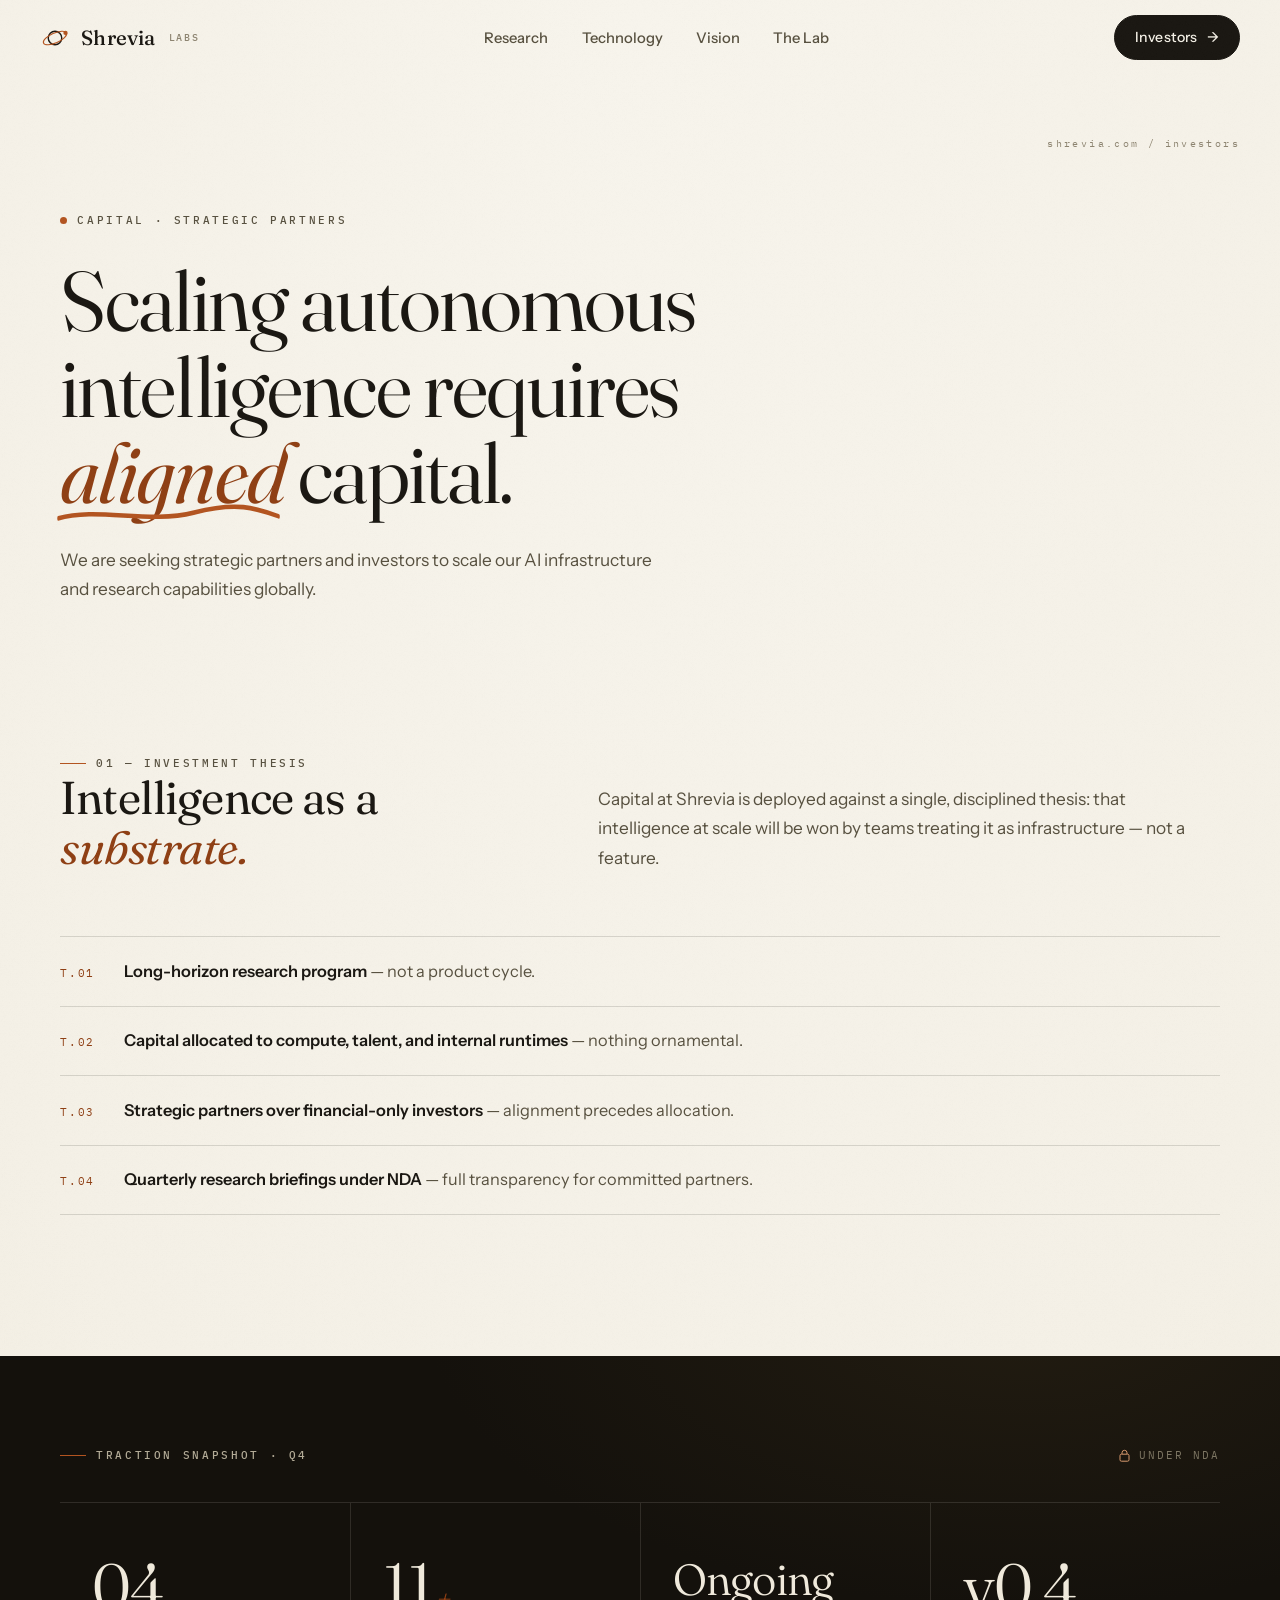
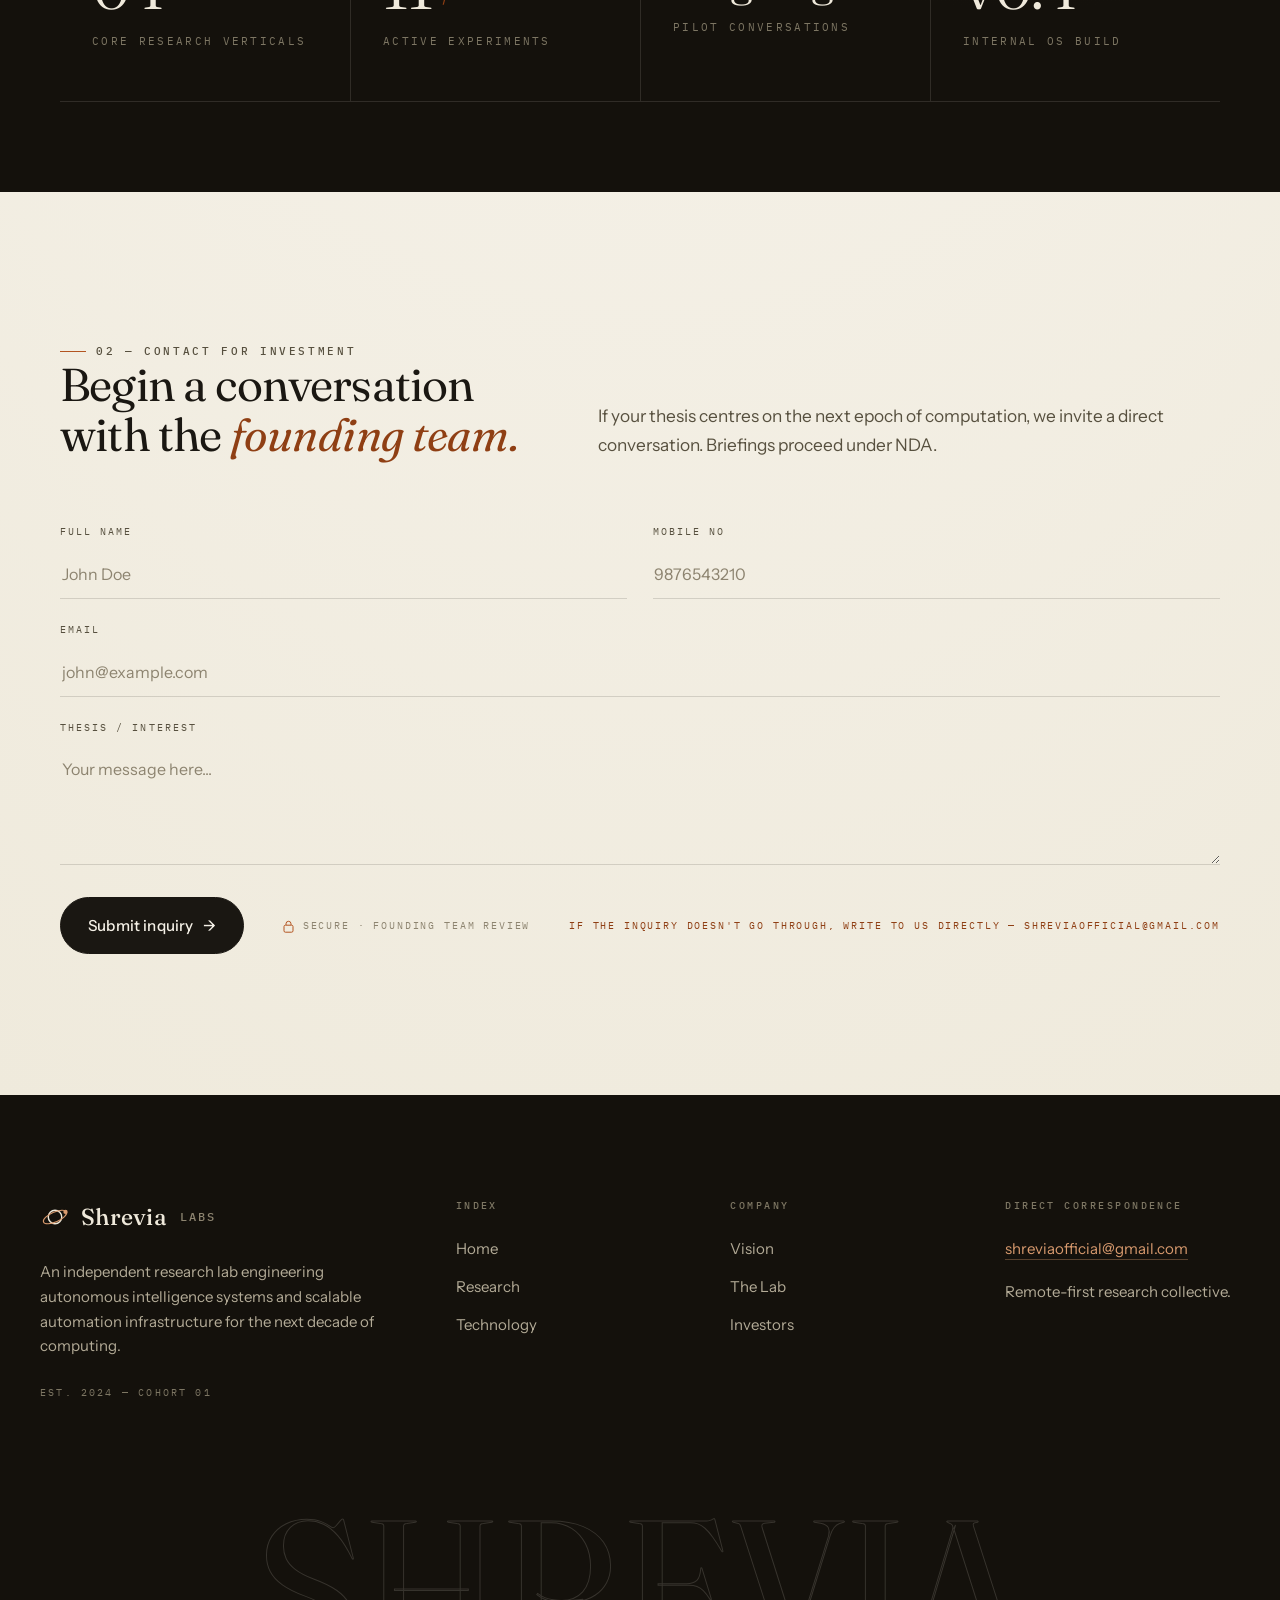
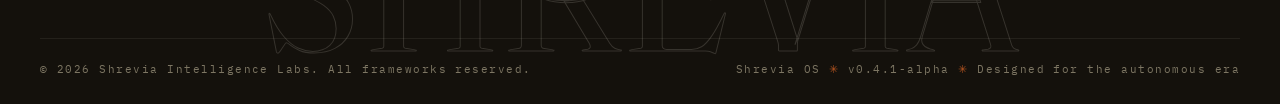
==== commit 104a752f: "Soften investor-form error note wording Co-Authored-By: Claude Opus 4.8 <noreply@anthropic.com>" ====
--- a/investors.html
+++ b/investors.html
@@ -146,7 +146,7 @@
               Secure · Founding team review
             </span>
             <span class="form-note" id="form-error" role="alert" style="color:var(--copper-deep)" hidden>
-              Could not send right now — please retry, or write to shreviaofficial@gmail.com
+              If the inquiry doesn't go through, write to us directly — shreviaofficial@gmail.com
             </span>
           </div>
         </form>
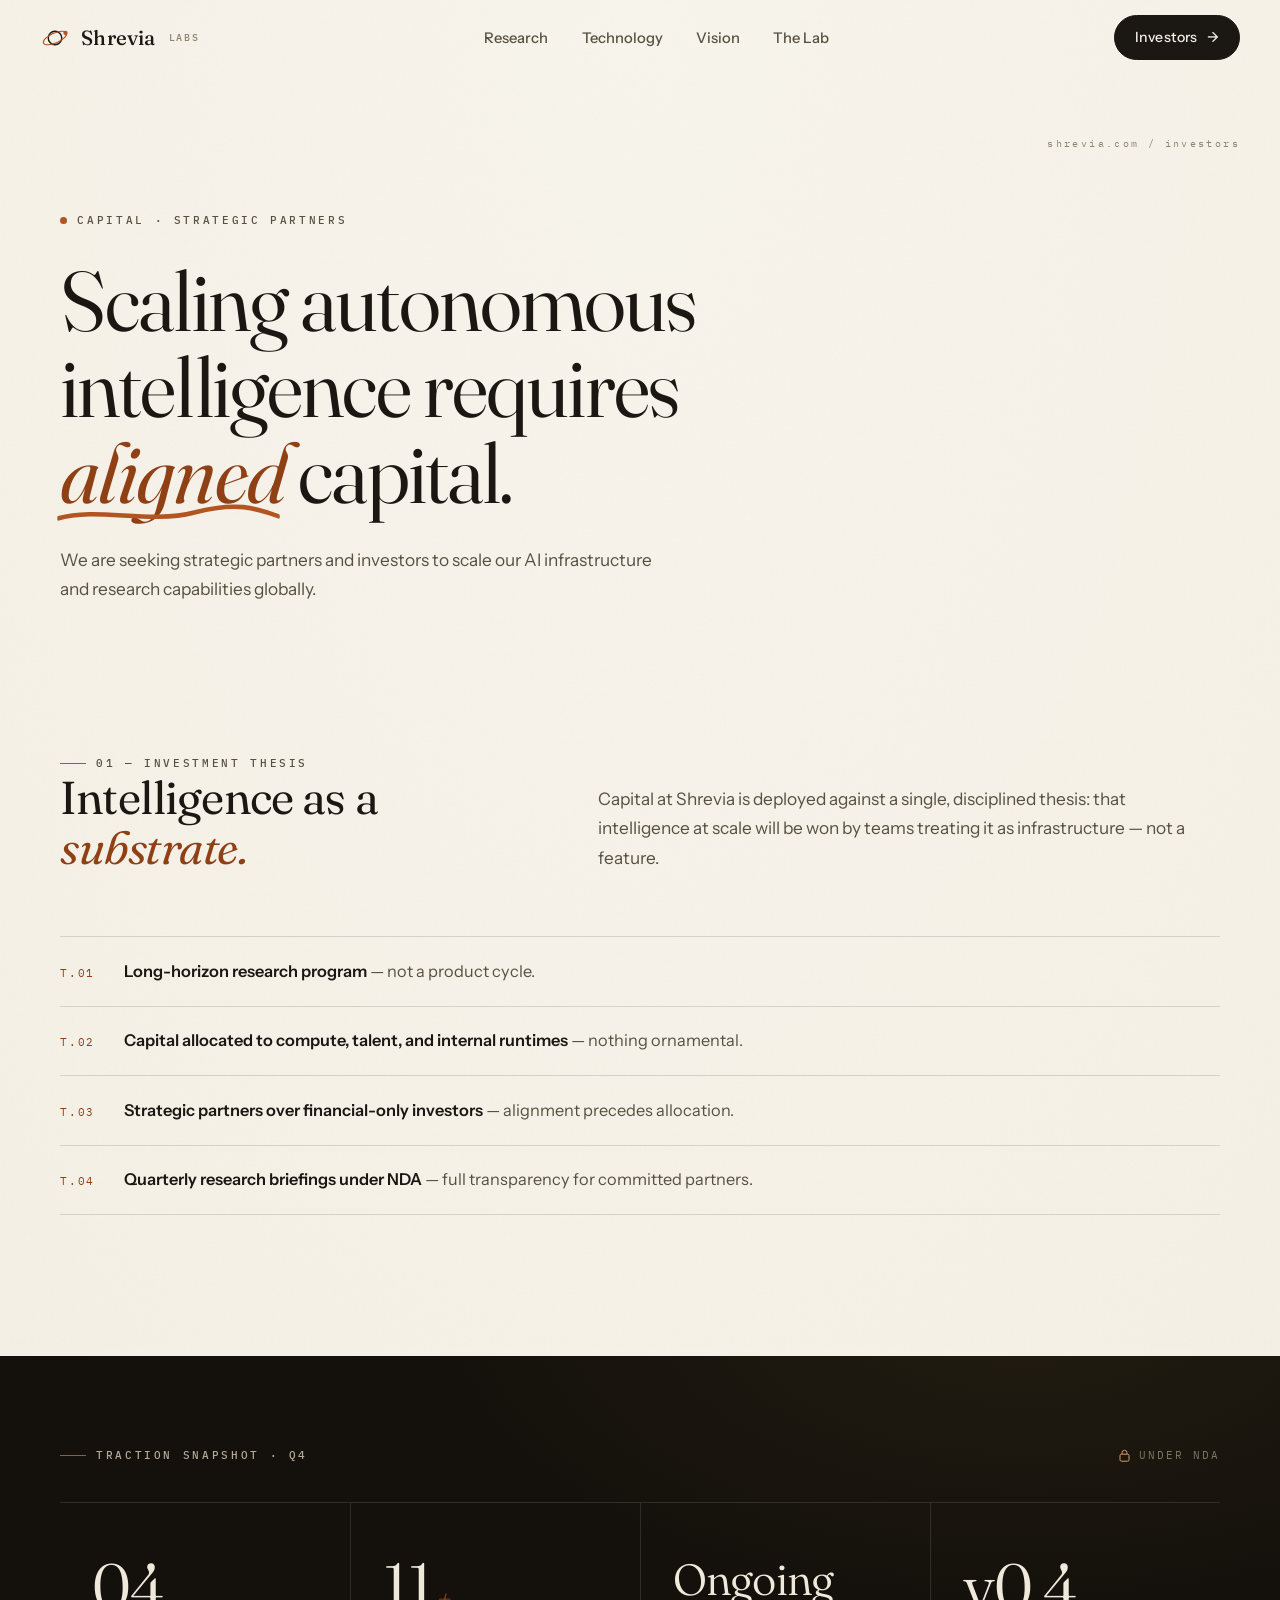
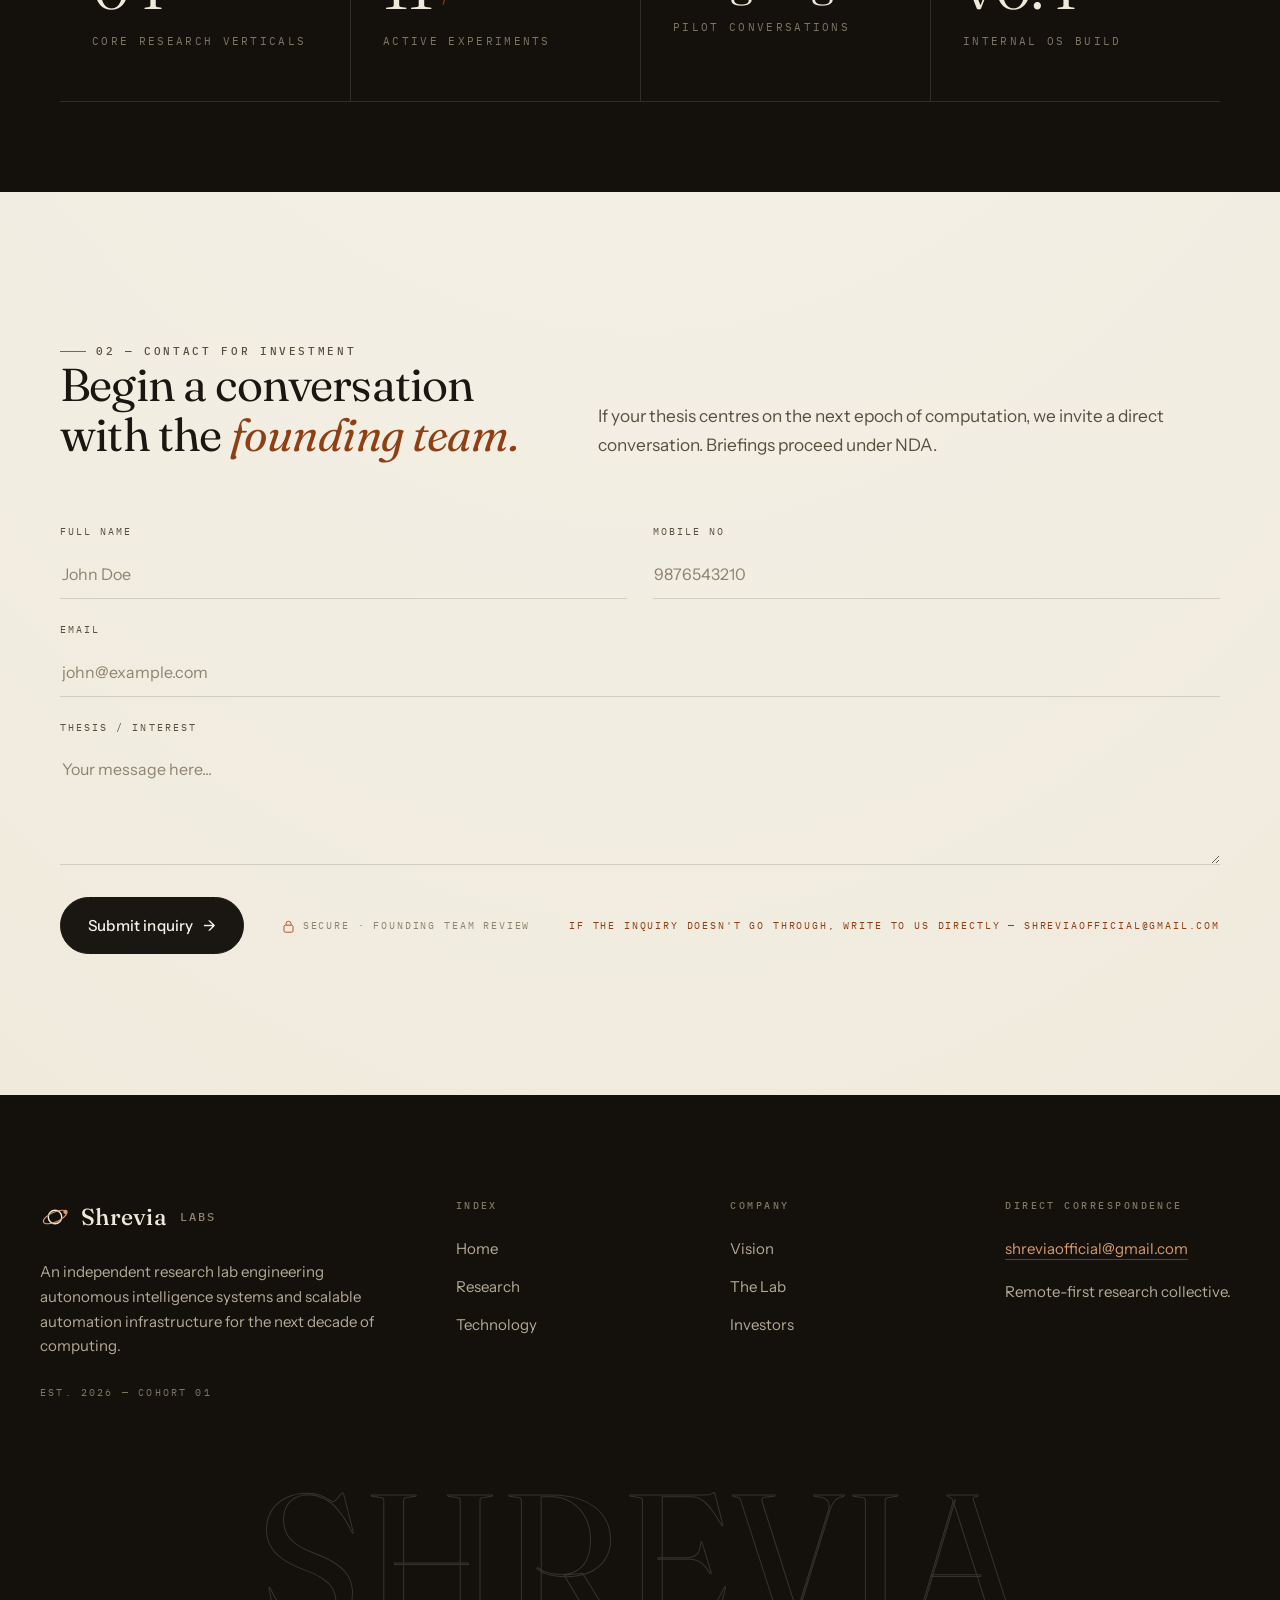
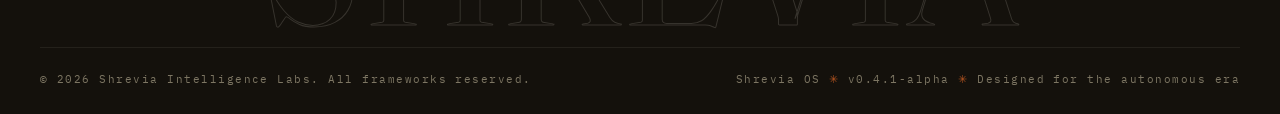
==== commit 2966db18: "Update investors.html" ====
--- a/investors.html
+++ b/investors.html
@@ -172,7 +172,7 @@
             Shrevia<sup>LABS</sup>
           </a>
           <p>An independent research lab engineering autonomous intelligence systems and scalable automation infrastructure for the next decade of computing.</p>
-          <p class="est">EST. 2024 — Cohort 01</p>
+          <p class="est">EST. 2026 — Cohort 01</p>
         </div>
         <div class="footer-col">
           <h4>Index</h4>
--- a/css/style.css
+++ b/css/style.css
@@ -293,9 +293,18 @@
 }
 .site-header.scrolled {
   background: rgba(244, 240, 230, 0.82);
+  border-bottom-color: var(--line-soft);
+}
+/* blur lives on a pseudo-element: backdrop-filter on the header
+   itself would make it the containing block for the fixed
+   .mobile-menu, collapsing the menu to a transparent sliver */
+.site-header.scrolled::before {
+  content: "";
+  position: absolute;
+  inset: 0;
+  z-index: -1;
   -webkit-backdrop-filter: blur(14px);
   backdrop-filter: blur(14px);
-  border-bottom-color: var(--line-soft);
 }
 .nav {
   display: flex;
@@ -1132,7 +1141,7 @@
   color: transparent;
   -webkit-text-stroke: 1px rgba(239, 233, 219, 0.16);
   user-select: none;
-  transform: translateY(0.14em);
+  margin-bottom: 0.6rem;
   transition: -webkit-text-stroke-color 0.6s;
 }
 .site-footer:hover .footer-wordmark { -webkit-text-stroke-color: rgba(216, 154, 110, 0.3); }
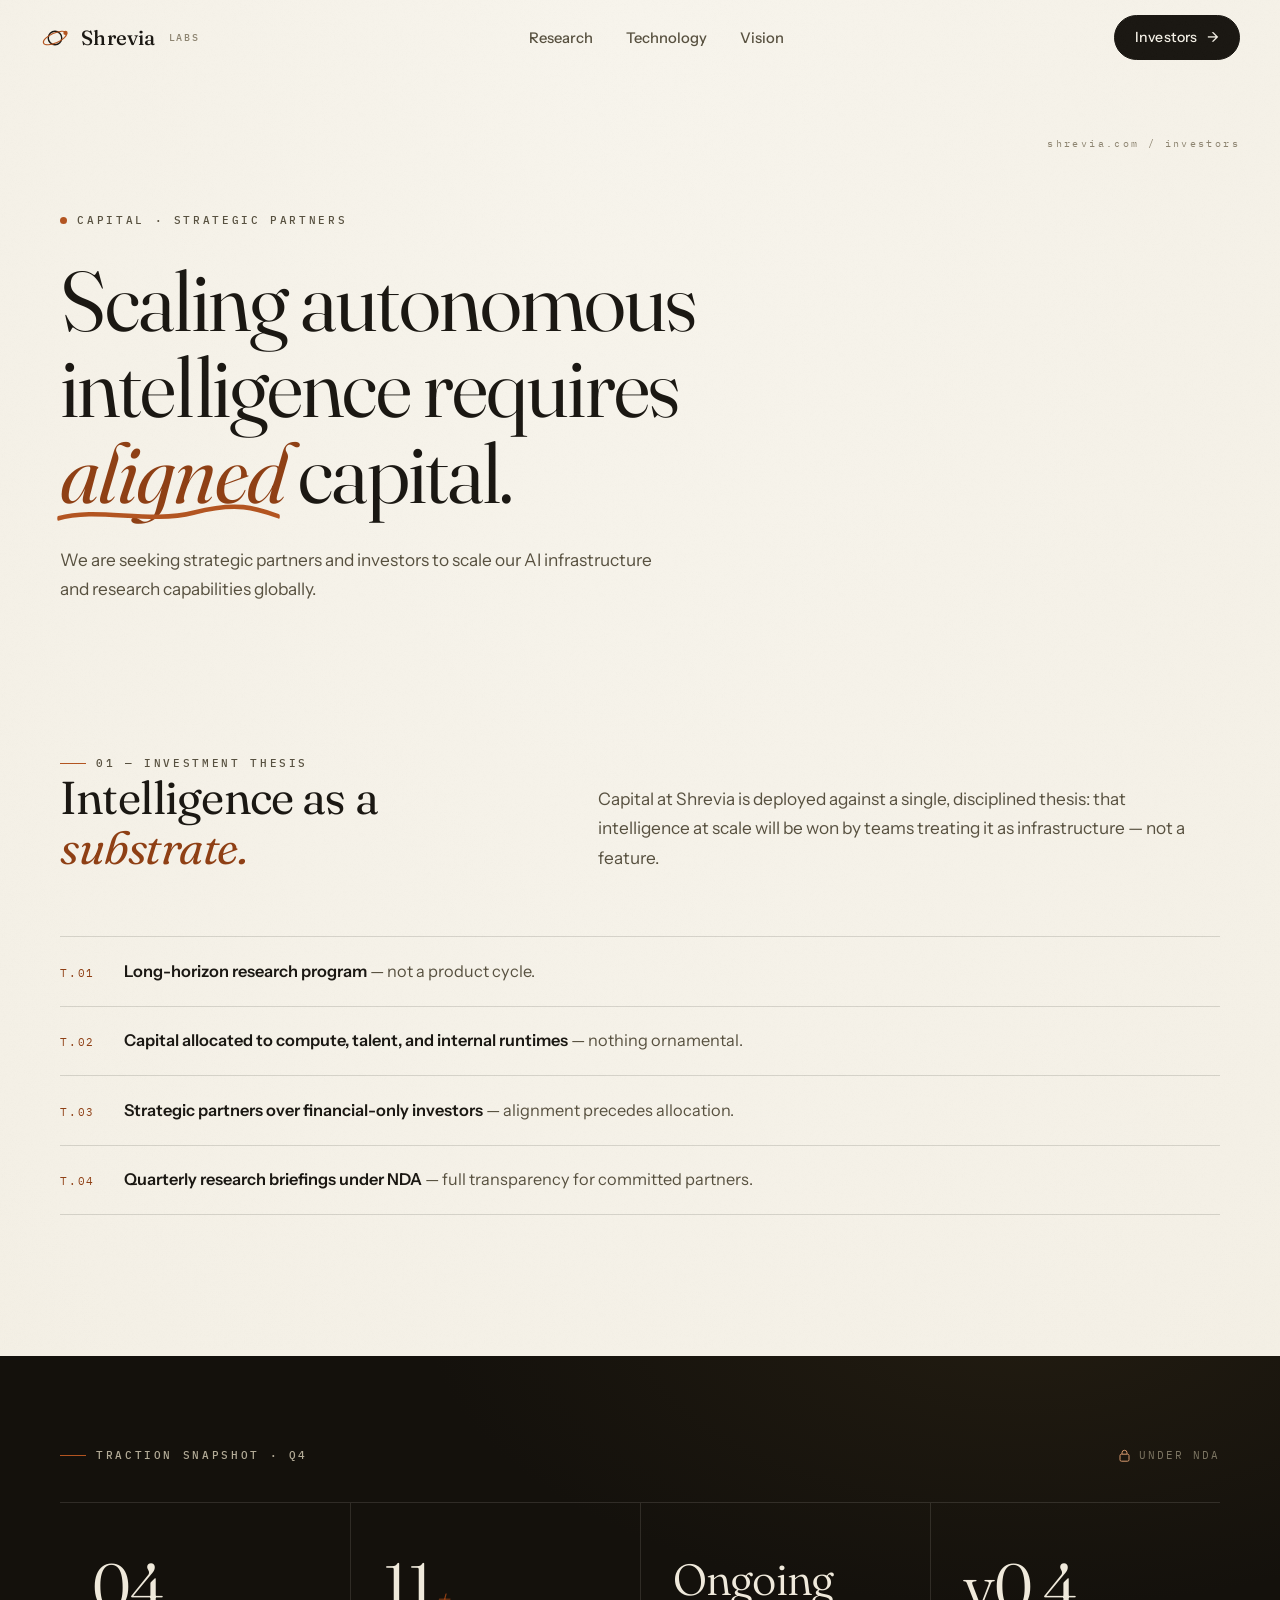
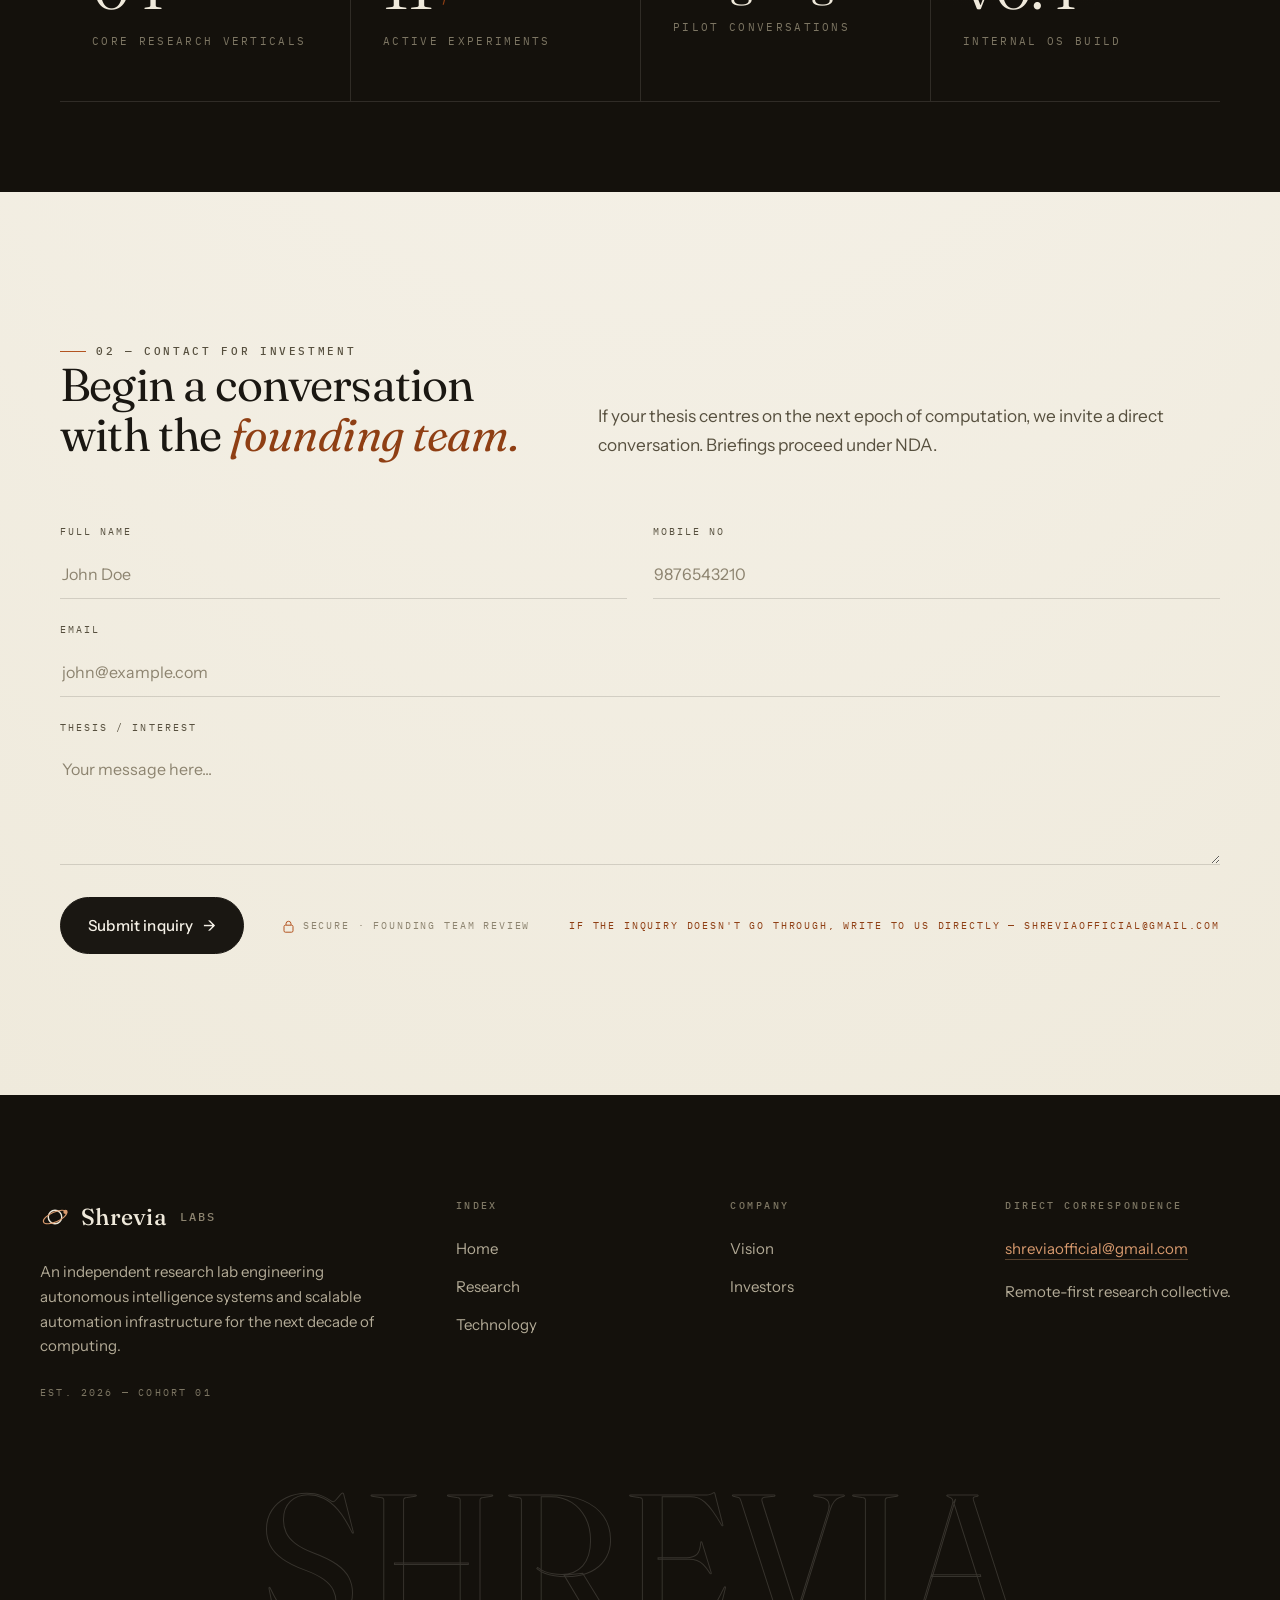
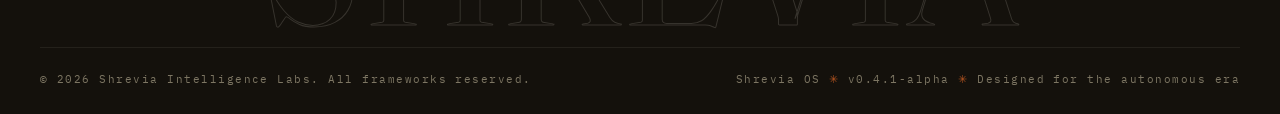
==== commit 166c25f6: "Remove 'The Lab' links from investors.html Commented out links to 'The Lab' in navigation and footer" ====
--- a/investors.html
+++ b/investors.html
@@ -33,7 +33,7 @@
           <a href="research.html">Research</a>
           <a href="technology.html">Technology</a>
           <a href="vision.html">Vision</a>
-          <a href="team.html">The Lab</a>
+          <!-- <a href="team.html">The Lab</a> -->
         </div>
         <a class="btn nav-cta" href="investors.html">Investors <span class="arr">→</span></a>
         <button class="nav-toggle" aria-expanded="false" aria-controls="mobile-menu" aria-label="Toggle menu">
@@ -46,7 +46,7 @@
       <a href="research.html">Research <span class="mono-note">02</span></a>
       <a href="technology.html">Technology <span class="mono-note">03</span></a>
       <a href="vision.html">Vision <span class="mono-note">04</span></a>
-      <a href="team.html">The Lab <span class="mono-note">05</span></a>
+      <!-- <a href="team.html">The Lab <span class="mono-note">05</span></a> -->
       <a href="investors.html">Investors <span class="mono-note">06</span></a>
     </div>
   </header>
@@ -186,7 +186,7 @@
           <h4>Company</h4>
           <ul>
             <li><a href="vision.html">Vision</a></li>
-            <li><a href="team.html">The Lab</a></li>
+            <!-- <li><a href="team.html">The Lab</a></li> -->
             <li><a href="investors.html">Investors</a></li>
           </ul>
         </div>
